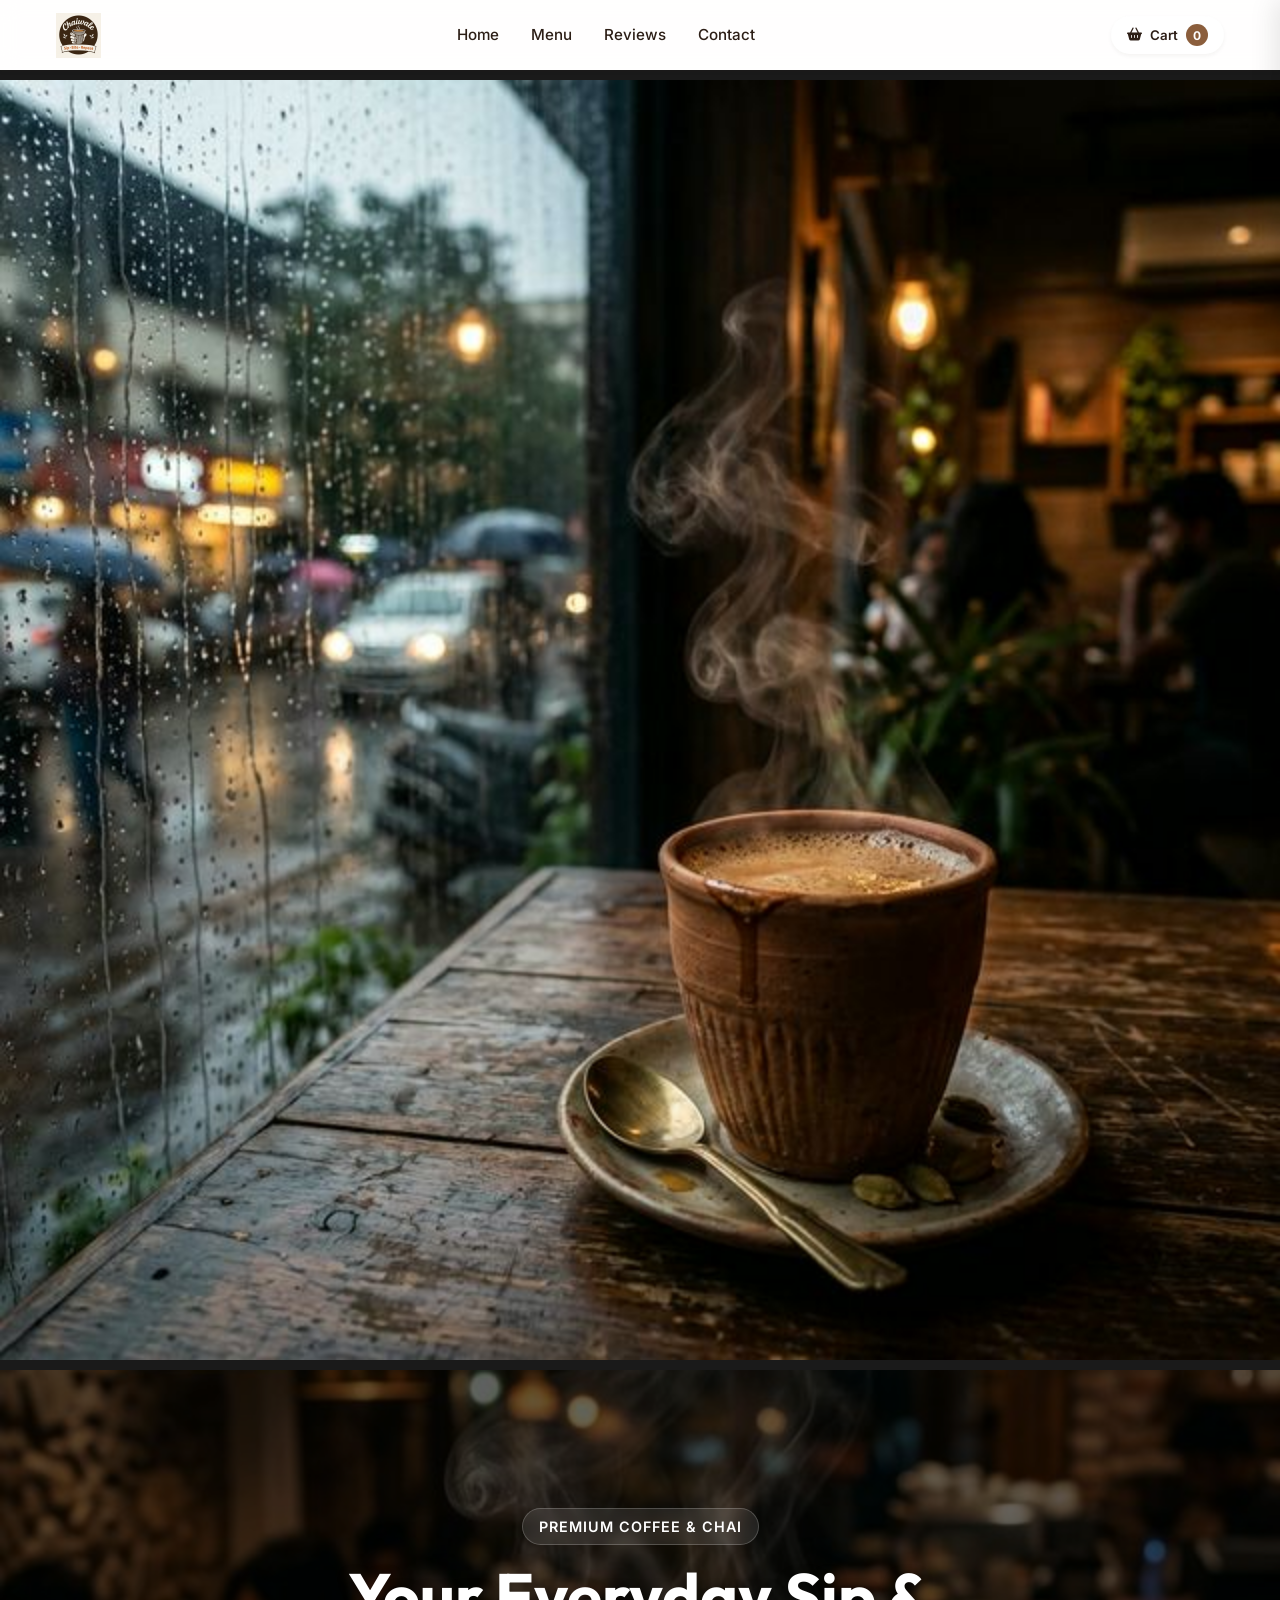
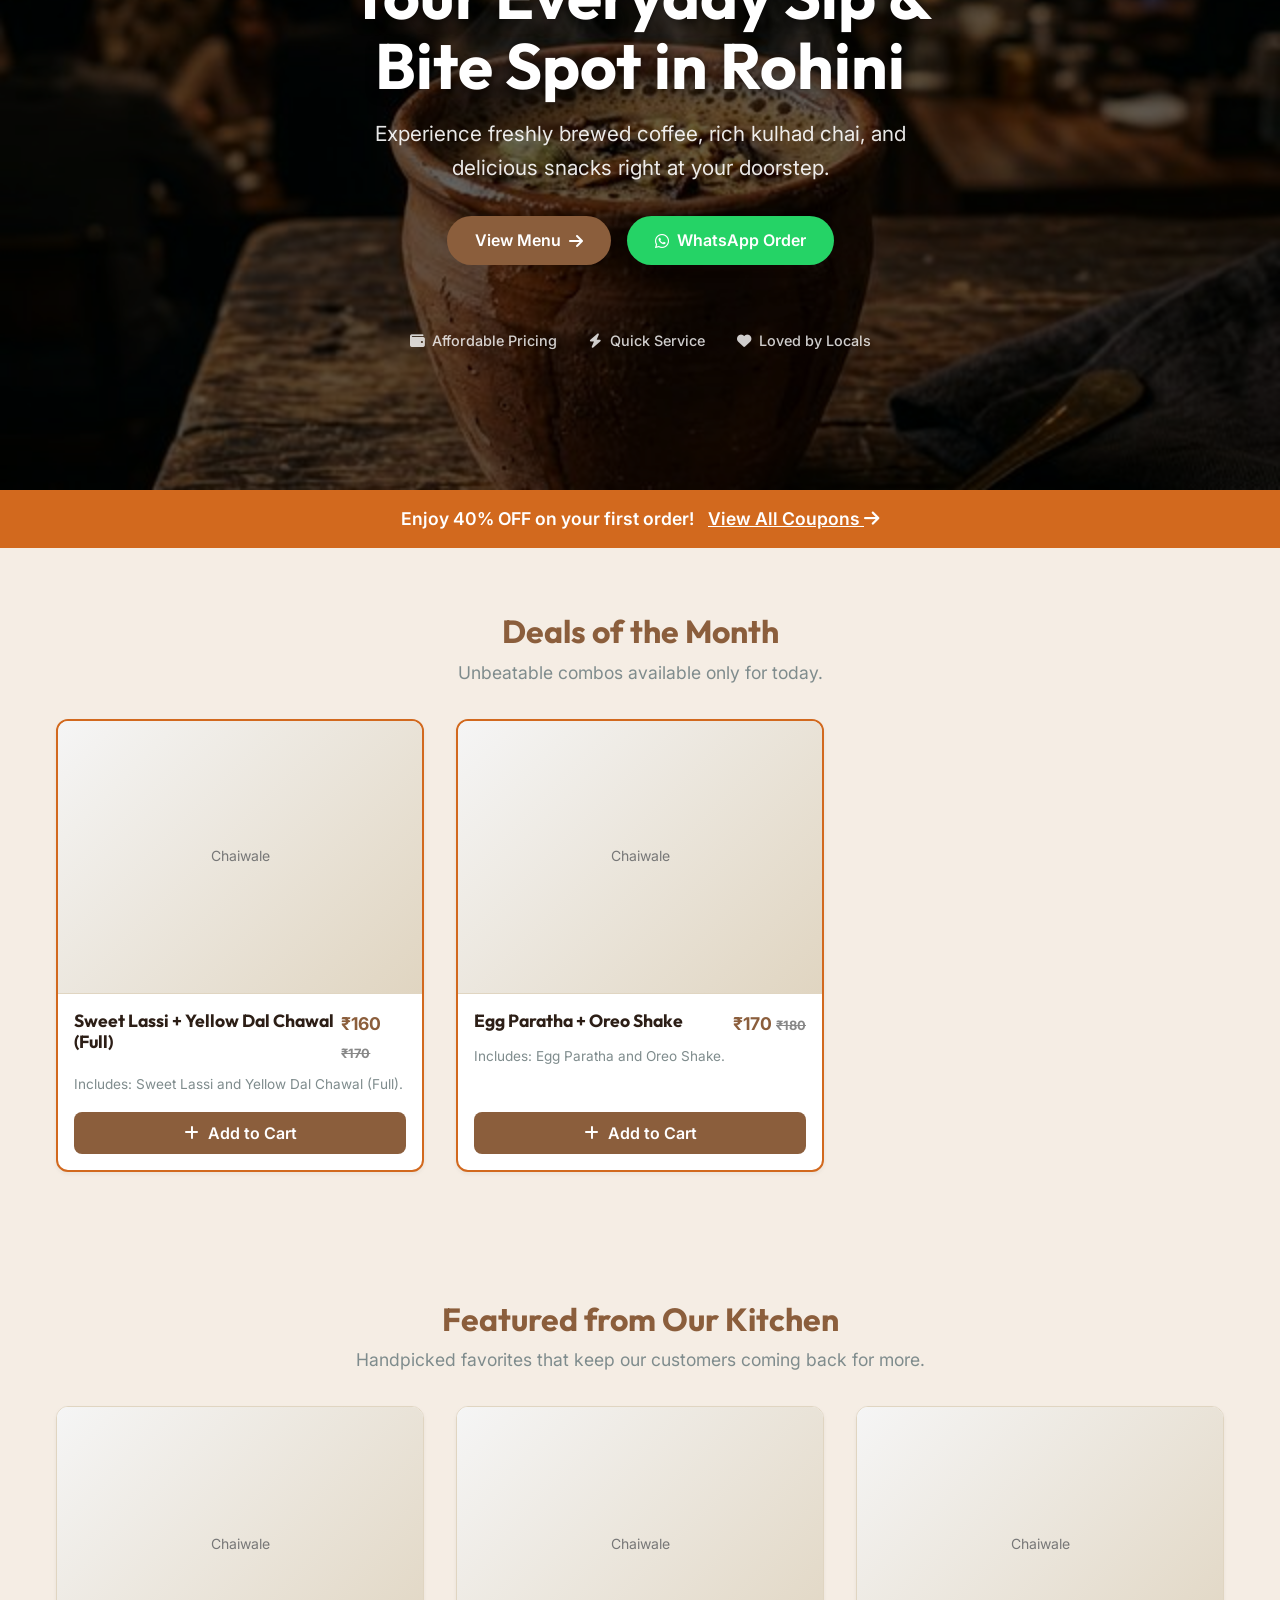
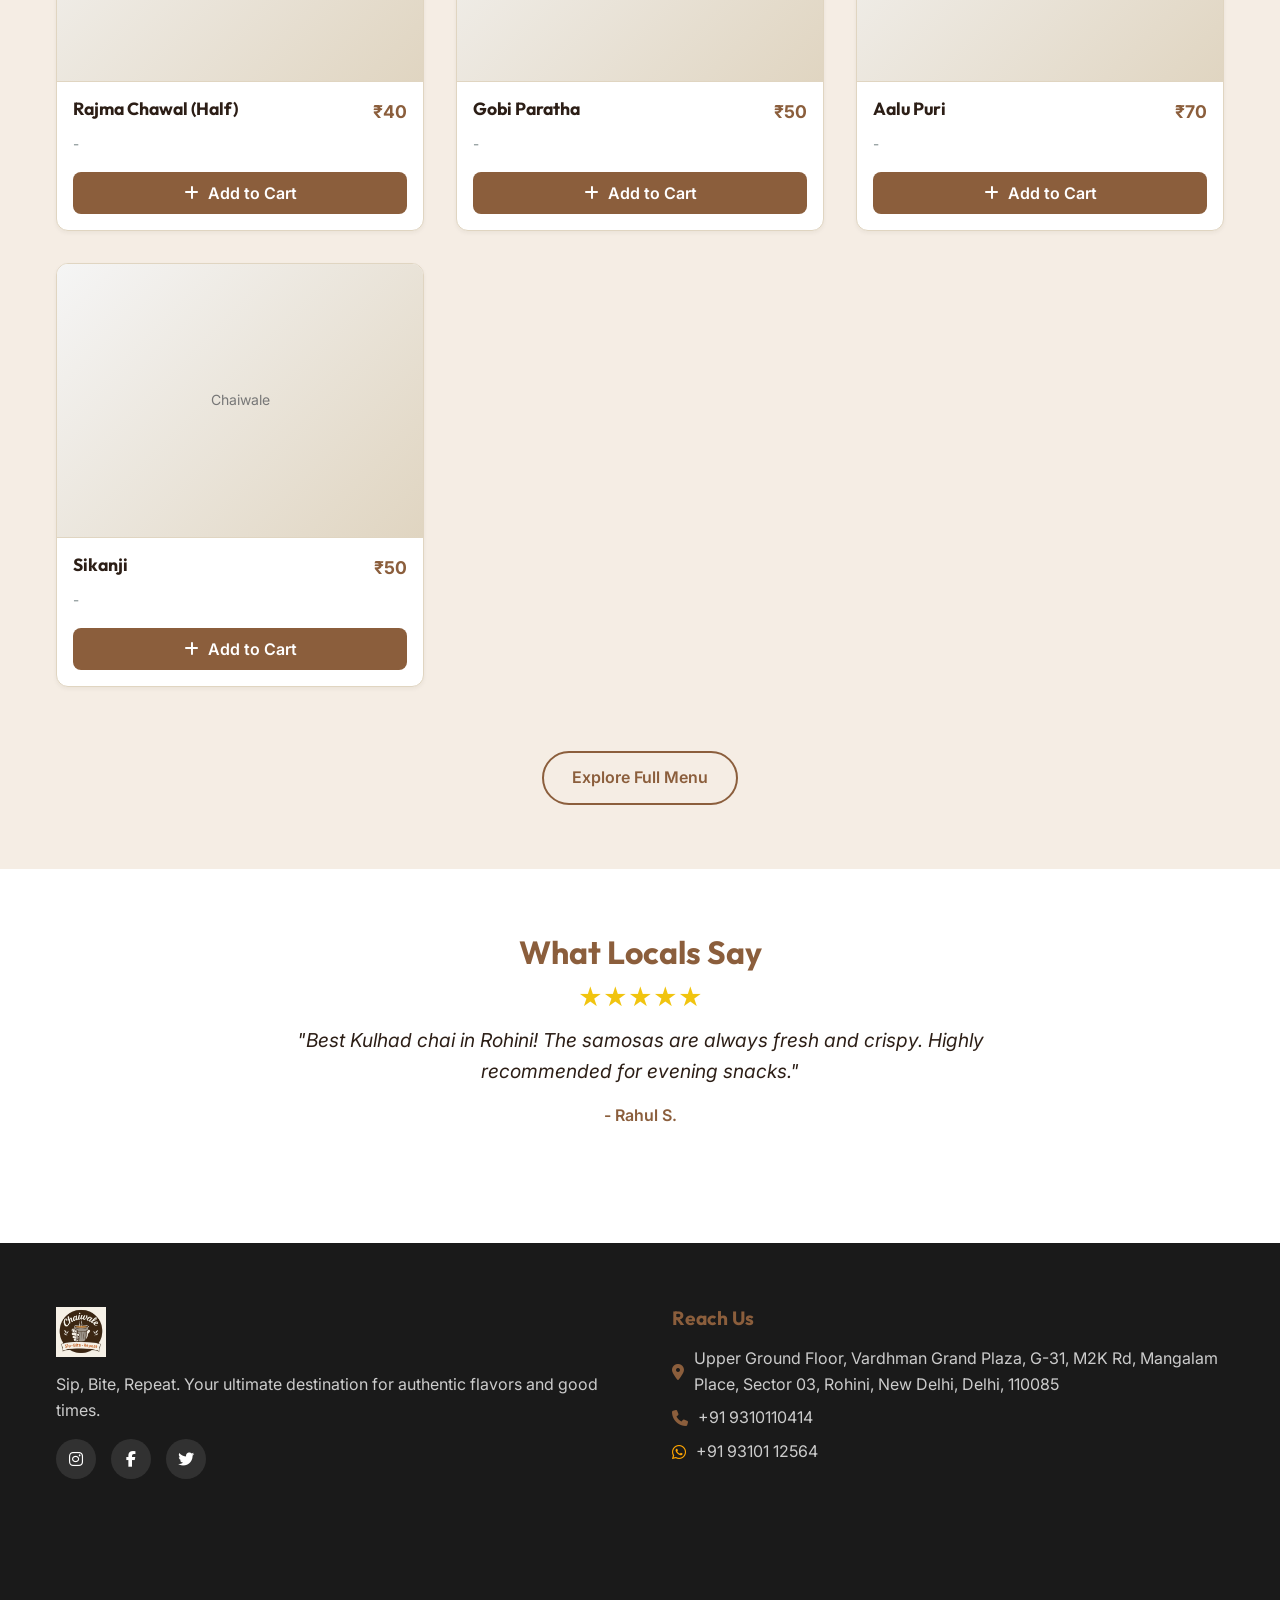
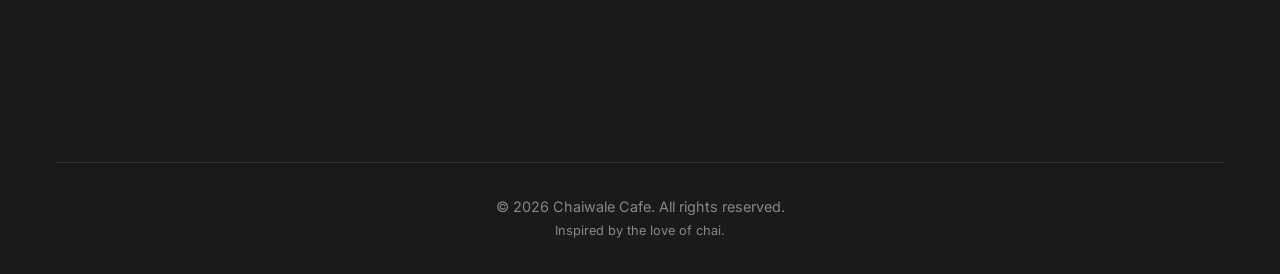
==== index.html @ 7aad1b90 "Initial project setup" ====
<!DOCTYPE html>
<html lang="en">
<head>
  <meta charset="UTF-8">
  <meta name="viewport" content="width=device-width, initial-scale=1.0">
  <title>Chaiwale - Sip, Bite, Repeat | Premium Chai Cafe in Rohini</title>
  <meta name="description" content="Your everyday Chai & Meal spot. Fresh chai, quick bites, office lunch & custom orders at pocket-friendly prices.">
  
  <!-- Google Fonts -->
  <link rel="preconnect" href="https://fonts.googleapis.com">
  <link rel="preconnect" href="https://fonts.gstatic.com" crossorigin>
  <link href="https://fonts.googleapis.com/css2?family=Inter:wght@400;500;600&family=Outfit:wght@400;600;700;800&display=swap" rel="stylesheet">
  
  <!-- Icons -->
  <link rel="stylesheet" href="https://cdnjs.cloudflare.com/ajax/libs/font-awesome/6.4.0/css/all.min.css">
  
  <!-- Custom CSS -->
  <link rel="stylesheet" href="css/style.css">
  
  <!-- Global Image Fallback -->
  <script src="js/image-fallback.js"></script>
</head>
<body>

  <!-- Navbar -->
  <nav class="navbar">
    <div class="container">
      <a href="index.html" class="nav-logo">
        <img src="/assets/chaiwale-logo.jpeg" alt="Chaiwale Logo" class="logo-img">
        <span style="display:none;">Chaiwale</span>
      </a>
      
      <div class="nav-links">
        <a href="index.html">Home</a>
        <a href="pages/menu.html">Menu</a>
        <a href="index.html#reviews">Reviews</a>
        <a href="index.html#contact">Contact</a>
      </div>
      
      <button class="cart-toggle" onclick="cartSystem.toggleDrawer()">
        <i class="fa-solid fa-basket-shopping"></i>
        <span>Cart</span>
        <span class="cart-badge" id="cartBadgeCount">0</span>
      </button>
    </div>
  </nav>

  <!-- Announcement Carousel -->
  <div class="announcement-carousel">
    <div class="carousel-track" id="announcementTrack">
      <img src="assets/announcements/1.jpg" alt="Monsoon Special Adrak Chai" class="carousel-slide img-slide">
      <img src="assets/announcements/2.jpg" alt="Combo: Samosa + Chai" class="carousel-slide img-slide">
    </div>
  </div>

  <!-- Hero Section -->
  <!-- We'll set the background image via inline style so it can be dynamically swapped if needed -->
  <section class="hero" style="background-image: url('assets/images/hero-bg.jpg');">
    <div class="container hero-content">
      <div class="hero-tagline">Premium Coffee & Chai</div>
      <h1 class="hero-title">Your Everyday Sip &<br>Bite Spot in Rohini</h1>
      <p class="hero-subtitle">Experience freshly brewed coffee, rich kulhad chai, and delicious snacks right at your doorstep.</p>
      
      <div class="hero-ctas">
        <a href="pages/menu.html" class="btn btn-primary">
          View Menu <i class="fa-solid fa-arrow-right"></i>
        </a>
        <a href="https://wa.me/919310110414" target="_blank" class="btn btn-whatsapp">
          <i class="fa-brands fa-whatsapp"></i> WhatsApp Order
        </a>
      </div>
      
      <div class="trust-badges">
        <div class="badge"><i class="fa-solid fa-wallet"></i> Affordable Pricing</div>
        <div class="badge"><i class="fa-solid fa-bolt"></i> Quick Service</div>
        <div class="badge"><i class="fa-solid fa-heart"></i> Loved by Locals</div>
      </div>
    </div>
  </section>

  <!-- Offer Banner -->
  <div class="offer-banner" onclick="window.location.href='pages/checkout.html'">
    Enjoy 40% OFF on your first order! <span style="text-decoration: underline; margin-left: 10px;">View All Coupons <i class="fa-solid fa-arrow-right"></i></span>
  </div>

  <!-- Deals of the Month -->
  <section class="section-padding">
    <div class="container">
      <div class="text-center">
        <h2 class="section-title">Deals of the Month</h2>
        <p class="section-subtitle">Unbeatable combos available only for today.</p>
      </div>
      
      <div class="menu-grid" id="dealsContainer">
        <!-- Injected dynamically by main.js -->
        <p style="grid-column: 1/-1; text-align: center; padding: 20px;">Loading deals...</p>
      </div>
    </div>
  </section>

  <!-- Menu Preview -->
  <section class="section-padding bg-light">
    <div class="container">
      <div class="text-center">
        <h2 class="section-title">Featured from Our Kitchen</h2>
        <p class="section-subtitle">Handpicked favorites that keep our customers coming back for more.</p>
      </div>
      
      <div class="menu-grid" id="menuPreviewGrid">
        <!-- Rendered by main.js (pulls first 4 items from json) -->
        <div style="text-align: center; width: 100%; color: #888;">Loading menu preview...</div>
      </div>
      
      <div class="text-center" style="margin-top: var(--space-lg);">
        <a href="pages/menu.html" class="btn btn-outline">Explore Full Menu</a>
      </div>
    </div>
  </section>

  <!-- Reviews Carousel -->
  <section class="reviews" id="reviews">
    <div class="container">
      <div class="text-center">
        <h2 class="section-title">What Locals Say</h2>
      </div>
      
      <div class="review-slider" id="reviewSlider">
        <div class="review-slide active">
          <div class="stars">★★★★★</div>
          <p class="review-text">"Best Kulhad chai in Rohini! The samosas are always fresh and crispy. Highly recommended for evening snacks."</p>
          <div class="review-author">- Rahul S.</div>
        </div>
        <div class="review-slide">
          <div class="stars">★★★★★</div>
          <p class="review-text">"Their office lunch thali is a lifesaver. Feels like home-cooked food. Super fast delivery via WhatsApp!"</p>
          <div class="review-author">- Priya M.</div>
        </div>
        <div class="review-slide">
          <div class="stars">★★★★★</div>
          <p class="review-text">"Amazing vibe. The bun maska dipped in masala chai is just pure emotion. Will definitely repeat!"</p>
          <div class="review-author">- Amit K.</div>
        </div>
      </div>
    </div>
  </section>

  <!-- Contact & Footer -->
  <footer class="footer" id="contact">
    <div class="container">
      <div class="footer-grid">
        
        <div class="footer-col">
          <div style="margin-bottom: 15px;">
            <img src="/assets/chaiwale-logo.jpeg" alt="Chaiwale Logo" class="logo-img" style="height: 50px;">
            <h3 class="footer-title" style="display:none; margin-bottom: 0;">Chaiwale</h3>
          </div>
          <p style="color: #ccc; margin-bottom: 15px;">Sip, Bite, Repeat. Your ultimate destination for authentic flavors and good times.</p>
          <div class="social-links">
            <a href="https://www.instagram.com/chaiwaleofficial/"><i class="fa-brands fa-instagram"></i></a>
            <a href="#"><i class="fa-brands fa-facebook-f"></i></a>
            <a href="#"><i class="fa-brands fa-twitter"></i></a>
          </div>
        </div>
        
        <div class="footer-col">
          <h3 class="footer-title">Reach Us</h3>
          <div class="footer-text">
            <i class="fa-solid fa-location-dot" style="color: var(--primary);"></i> 
            Upper Ground Floor, Vardhman Grand Plaza, G-31, M2K Rd, Mangalam Place, Sector 03, Rohini, New Delhi, Delhi, 110085
          </div>
          <div class="footer-text">
            <i class="fa-solid fa-phone" style="color: var(--primary);"></i> 
            <a href="tel:+919310110414">+91 9310110414</a>
          </div>
        <div class="footer-text">
  <i class="fa-brands fa-whatsapp" style="color: orange;"></i> 
  <a href="https://wa.me/919310112564" target="_blank" style="text-decoration: none; color: inherit;">
    +91 93101 12564
  </a>
</div>
          
          <div class="map-container">
            <iframe src="https://www.google.com/maps/embed?pb=!1m18!1m12!1m3!1d3499.702987083063!2d77.11475751240182!3d28.704285188825287!2m3!1f0!2f0!3f0!3m2!1i1024!2i768!4f13.1!3m3!1m2!1s0x390d03e33f37dc1b%3A0xeab50d87be56a9a8!2sVardhman%20Grand%20Plaza!5e0!3m2!1sen!2sin!4v1713028392193!5m2!1sen!2sin" width="100%" height="100%" style="border:0;" allowfullscreen="" loading="lazy"></iframe>
          </div>
        </div>
        
      </div>
      
      <div class="footer-bottom">
        &copy; 2026 Chaiwale Cafe. All rights reserved.<br>
        <span style="font-size: 0.8rem;">Inspired by the love of chai.</span>
      </div>
    </div>
  </footer>

  <!-- Mobile Floating Actions -->
  <div class="floating-actions">
    <a href="pages/menu.html" class="float-order"><i class="fa-solid fa-utensils"></i> Order Here</a>
    <a href="https://wa.me/919310110414" target="_blank" class="float-wa"><i class="fa-brands fa-whatsapp"></i> Chat Now</a>
  </div>

  <!-- Cart Drawer Component (Injected globally/copied to pages) -->
  <div class="cart-overlay" id="cartOverlay" onclick="cartSystem.toggleDrawer()"></div>
  <div class="cart-drawer" id="cartDrawer">
    <div class="cart-header">
      <h3 style="font-family: var(--font-heading); font-size: 1.4rem;">Your Order</h3>
      <div class="close-cart" onclick="cartSystem.toggleDrawer()"><i class="fa-solid fa-xmark"></i></div>
    </div>
    
    <div class="cart-body" id="cartItemsContainer">
      <!-- Cart items injected here -->
      <div class="cart-empty">
        <i class="fa-solid fa-basket-shopping" style="font-size: 3rem; color: #ddd; margin-bottom: 10px;"></i>
        <p>Your basket is empty!<br>Add some delicious chai and snacks.</p>
      </div>
    </div>
    
    <div class="cart-footer">
      <div class="cart-summary-row">
        <span>Subtotal</span>
        <span id="cartSubtotal">₹0</span>
      </div>
      <div class="cart-summary-row cart-total">
        <span>To Pay</span>
        <span id="cartTotal">₹0</span>
      </div>
      
      <button class="btn btn-primary btn-block" id="proceedBtn" onclick="window.location.href='pages/checkout.html'" style="display: none;">
        Proceed to Order
      </button>
      
      <!-- Checkout Form removed in favor of dedicated checkout page -->
    </div>
  </div>

  <!-- Scripts -->
  <script src="js/cart.js" defer></script>
  <script src="js/main.js" defer></script>
</body>
</html>
---- css/style.css ----
:root {
  /* Brand Colors */
  --primary: #8B5E3C; /* Brown */
  --primary-hover: #7A5234;
  --secondary: #1a1a1a;
  --accent: #D2691E; /* Orange accent */
  
  /* UI Colors */
  --bg-color: #F5EDE4; /* Beige */
  --surface-color: #ffffff;
  --text-main: #2c1e16; /* Very dark rich brown */
  --text-muted: #7f8c8d;
  --border-color: #e0d5c1;
  
  /* Status Colors */
  --success: #27ae60;
  --success-hover: #2ecc71;
  --whatsapp: #25D366;
  
  /* Spacing */
  --space-xs: 0.5rem;
  --space-sm: 1rem;
  --space-md: 2rem;
  --space-lg: 4rem;
  --space-xl: 6rem;
  
  /* Typography */
  --font-sans: 'Inter', -apple-system, BlinkMacSystemFont, 'Segoe UI', Roboto, sans-serif;
  --font-heading: 'Outfit', var(--font-sans);
  
  /* Shadows */
  --shadow-sm: 0 2px 4px rgba(44, 30, 22, 0.05);
  --shadow-md: 0 4px 12px rgba(44, 30, 22, 0.08);
  --shadow-lg: 0 12px 24px rgba(44, 30, 22, 0.12);
  --shadow-floating: 0 20px 40px rgba(211, 84, 0, 0.2);
  
  /* Radius */
  --radius-sm: 8px;
  --radius-md: 12px;
  --radius-lg: 24px;
  --radius-pill: 50px;
}

* {
  box-sizing: border-box;
  margin: 0;
  padding: 0;
}

body {
  font-family: var(--font-sans);
  background-color: var(--bg-color);
  color: var(--text-main);
  line-height: 1.6;
  overflow-x: hidden;
  -webkit-font-smoothing: antialiased;
  padding-top: 70px; /* Offset for fixed navbar */
}

h1, h2, h3, h4, h5, h6 {
  font-family: var(--font-heading);
  font-weight: 700;
  line-height: 1.2;
}

a {
  text-decoration: none;
  color: inherit;
}

img {
  max-width: 100%;
  height: auto;
  display: block;
}

button {
  cursor: pointer;
  border: none;
  background: none;
  font-family: inherit;
}

/* -- LAYOUT & CONTAINERS -- */
.container {
  width: 100%;
  max-width: 1200px;
  margin: 0 auto;
  padding: 0 var(--space-sm);
}

.section-padding {
  padding: var(--space-lg) 0;
}

.text-center {
  text-align: center;
}

.section-title {
  font-size: 2rem;
  margin-bottom: var(--space-xs);
  color: var(--primary);
}

.section-subtitle {
  color: var(--text-muted);
  font-size: 1.1rem;
  margin-bottom: var(--space-md);
  max-width: 600px;
  margin-left: auto;
  margin-right: auto;
}

/* -- NAVBAR -- */
.navbar {
  position: fixed;
  top: 0;
  left: 0;
  right: 0;
  background: rgba(255, 255, 255, 0.95);
  backdrop-filter: blur(10px);
  z-index: 1000;
  box-shadow: var(--shadow-sm);
  height: 70px;
  display: flex;
  align-items: center;
  transition: all 0.3s ease;
}

.navbar .container {
  display: flex;
  justify-content: space-between;
  align-items: center;
}

.nav-logo {
  font-family: var(--font-heading);
  font-size: 1.5rem;
  font-weight: 800;
  color: var(--primary);
  display: flex;
  align-items: center;
  gap: 8px;
}

.logo-img {
  height: 45px;
  width: auto;
  object-fit: contain;
}

.nav-links {
  display: flex;
  gap: var(--space-md);
  align-items: center;
}

.nav-links a {
  font-weight: 500;
  font-size: 0.95rem;
  transition: color 0.2s;
}

.nav-links a:hover {
  color: var(--primary);
}

.cart-toggle {
  position: relative;
  display: flex;
  align-items: center;
  gap: 8px;
  background: var(--surface-color);
  padding: 8px 16px;
  border-radius: var(--radius-pill);
  box-shadow: var(--shadow-sm);
  font-weight: 600;
  color: var(--text-main);
  transition: transform 0.2s, box-shadow 0.2s;
}

.cart-toggle:hover {
  transform: translateY(-2px);
  box-shadow: var(--shadow-md);
}

.cart-badge {
  background: var(--primary);
  color: white;
  min-width: 22px;
  height: 22px;
  border-radius: 11px;
  font-size: 0.75rem;
  display: flex;
  align-items: center;
  justify-content: center;
  font-weight: 700;
}

/* -- BUTTONS -- */
.btn {
  display: inline-flex;
  align-items: center;
  justify-content: center;
  gap: 8px;
  padding: 12px 28px;
  border-radius: var(--radius-pill);
  font-weight: 600;
  font-size: 1rem;
  transition: all 0.3s cubic-bezier(0.25, 0.8, 0.25, 1);
}

.btn-primary {
  background-color: var(--primary);
  color: white;
  box-shadow: var(--shadow-md);
}

.btn-primary:hover {
  background-color: var(--primary-hover);
  transform: translateY(-2px);
  box-shadow: var(--shadow-floating);
}

.btn-whatsapp {
  background-color: var(--whatsapp);
  color: white;
  box-shadow: var(--shadow-md);
}

.btn-whatsapp:hover {
  background-color: #20b858;
  transform: translateY(-2px);
  box-shadow: 0 10px 20px rgba(37, 211, 102, 0.25);
}

.btn-outline {
  border: 2px solid var(--primary);
  color: var(--primary);
  background: transparent;
}

.btn-outline:hover {
  background: var(--primary);
  color: white;
}

/* -- HERO SECTION -- */
.hero {
  position: relative;
  min-height: 80vh;
  display: flex;
  align-items: center;
  background-size: cover;
  background-position: center;
  background-repeat: no-repeat;
  color: white;
  overflow: hidden;
}

.hero::before {
  content: '';
  position: absolute;
  top: 0; left: 0; right: 0; bottom: 0;
  background: rgba(0,0,0,0.6);
  z-index: 1;
}

.hero-content {
  position: relative;
  z-index: 2;
  flex: 1;
  text-align: center;
  display: flex;
  flex-direction: column;
  align-items: center;
  justify-content: center;
}

.hero-tagline {
  display: inline-block;
  background: rgba(255, 255, 255, 0.1);
  backdrop-filter: blur(5px);
  padding: 6px 16px;
  border-radius: var(--radius-pill);
  font-size: 0.9rem;
  font-weight: 600;
  letter-spacing: 1px;
  text-transform: uppercase;
  margin-bottom: var(--space-sm);
  border: 1px solid rgba(255,255,255,0.2);
}

.hero-title {
  font-size: clamp(2.5rem, 5vw, 4.5rem);
  line-height: 1.1;
  margin-bottom: var(--space-sm);
  text-shadow: 0 4px 12px rgba(0,0,0,0.5);
}

.hero-subtitle {
  font-size: clamp(1.1rem, 2vw, 1.3rem);
  max-width: 600px;
  margin-bottom: var(--space-md);
  color: rgba(255, 255, 255, 0.9);
  line-height: 1.6;
}

.hero-ctas {
  display: flex;
  gap: var(--space-sm);
  flex-wrap: wrap;
  justify-content: center;
}

.trust-badges {
  display: flex;
  gap: var(--space-md);
  margin-top: var(--space-lg);
  flex-wrap: wrap;
}

.badge {
  display: flex;
  align-items: center;
  gap: 8px;
  font-size: 0.9rem;
  font-weight: 500;
  color: rgba(255,255,255,0.8);
}

.badge svg {
  color: var(--primary);
}

.announcement-carousel {
  position: relative;
  background: var(--secondary);
  display: flex;
  align-items: center;
  margin-top: 0; /* Reset since body handles offset now */
  padding: 10px 0;
}

.carousel-track {
  display: flex;
  transition: transform 0.5s cubic-bezier(0.25, 0.8, 0.25, 1);
  width: 100%;
  height: 100%;
}

.carousel-slide.img-slide {
  min-width: 100%;
  height: 100%;
  object-fit: cover;
}

/* -- MENU PREVIEW & GRID -- */
.menu-grid {
  display: grid;
  grid-template-columns: repeat(auto-fill, minmax(280px, 1fr));
  gap: var(--space-md);
  margin-top: var(--space-md);
}

.menu-card {
  background: var(--surface-color);
  border-radius: var(--radius-md);
  overflow: hidden;
  box-shadow: var(--shadow-sm);
  transition: transform 0.3s, box-shadow 0.3s;
  display: flex;
  flex-direction: column;
  border: 1px solid var(--border-color);
}

.menu-card:hover {
  transform: translateY(-5px);
  box-shadow: var(--shadow-md);
  border-color: rgba(211, 84, 0, 0.3);
}

.menu-img-wrapper {
  width: 100%;
  aspect-ratio: 4/3;
  border-bottom: 1px solid var(--border-color);
  background-color: var(--surface-color);
  overflow: hidden;
  position: relative;
}

.menu-card-img {
  width: 100%;
  height: 100%;
  object-fit: cover;
  display: block;
}

.offer-banner {
  background: var(--accent);
  color: white;
  text-align: center;
  padding: 15px;
  cursor: pointer;
  font-weight: 600;
  font-size: 1.1rem;
  transition: background 0.2s;
}
.offer-banner:hover {
  background: #b95b18;
}

.no-image {
  background: linear-gradient(135deg, #f5f5f5, #e0d5c1);
  display: flex;
  align-items: center;
  justify-content: center;
}

.no-image::after {
  content: "Chaiwale";
  color: #777;
  font-size: 14px;
}

.menu-card-content {
  padding: var(--space-sm);
  display: flex;
  flex-direction: column;
  flex: 1;
}

.menu-card-header {
  display: flex;
  justify-content: space-between;
  align-items: flex-start;
  margin-bottom: 8px;
}

.menu-title {
  font-size: 1.1rem;
  font-weight: 700;
  color: var(--text-main);
}

.menu-price {
  font-weight: 700;
  color: var(--primary);
  font-size: 1.1rem;
}

.menu-desc {
  font-size: 0.85rem;
  color: var(--text-muted);
  margin-bottom: var(--space-sm);
  flex: 1;
}

.add-to-cart-btn {
  width: 100%;
  padding: 10px;
  background: transparent;
  border: 1px solid var(--primary);
  color: var(--primary);
  border-radius: var(--radius-pill);
  font-weight: 600;
  transition: all 0.2s;
  margin-top: auto;
}

.add-to-cart-btn:hover {
  background: var(--primary);
  color: white;
}

.add-to-cart-btn.added {
  background: var(--success);
  border-color: var(--success);
  color: white;
}

/* -- REVIEWS -- */
.reviews {
  background: var(--surface-color);
  padding: var(--space-lg) 0;
  position: relative;
}

.review-slider {
  max-width: 800px;
  margin: 0 auto;
  position: relative;
  overflow: hidden;
  min-height: 200px;
}

.review-slide {
  position: absolute;
  top: 0;
  left: 0;
  width: 100%;
  opacity: 0;
  transition: opacity 0.5s ease;
  text-align: center;
  padding: 0 var(--space-sm);
  visibility: hidden;
}

.review-slide.active {
  opacity: 1;
  visibility: visible;
}

.stars {
  color: #f1c40f;
  font-size: 1.5rem;
  margin-bottom: var(--space-xs);
}

.review-text {
  font-size: 1.2rem;
  font-style: italic;
  margin-bottom: var(--space-sm);
}

.review-author {
  font-weight: 600;
  color: var(--primary);
}

/* -- CONTACT & FOOTER -- */
.footer {
  background: var(--secondary);
  color: white;
  padding: var(--space-lg) 0 var(--space-md);
}

.footer-grid {
  display: grid;
  grid-template-columns: repeat(auto-fit, minmax(250px, 1fr));
  gap: var(--space-lg);
  margin-bottom: var(--space-md);
}

.footer-title {
  color: var(--primary);
  margin-bottom: var(--space-sm);
  font-size: 1.2rem;
}

.footer-text {
  color: #ccc;
  margin-bottom: var(--space-xs);
  display: flex;
  align-items: center;
  gap: 10px;
}

.social-links {
  display: flex;
  gap: 15px;
  margin-top: var(--space-sm);
}

.social-links a {
  color: white;
  background: rgba(255,255,255,0.1);
  width: 40px; height: 40px;
  display: flex; align-items: center; justify-content: center;
  border-radius: 50%;
  transition: background 0.2s;
}

.social-links a:hover {
  background: var(--primary);
}

.footer-bottom {
  text-align: center;
  padding-top: var(--space-md);
  border-top: 1px solid rgba(255,255,255,0.1);
  color: #888;
  font-size: 0.9rem;
}

.map-container {
  width: 100%;
  height: 250px;
  border-radius: var(--radius-md);
  overflow: hidden;
  margin-top: var(--space-sm);
}

/* -- CART DRAWER -- */
.cart-overlay {
  position: fixed;
  top: 0; left: 0; right: 0; bottom: 0;
  background: rgba(0,0,0,0.5);
  backdrop-filter: blur(3px);
  z-index: 2000;
  opacity: 0;
  visibility: hidden;
  transition: all 0.3s ease;
}

.cart-overlay.active {
  opacity: 1;
  visibility: visible;
}

.cart-drawer {
  position: fixed;
  top: 0;
  right: -400px;
  width: 100%;
  max-width: 400px;
  height: 100vh;
  background: var(--surface-color);
  z-index: 2001;
  box-shadow: -5px 0 25px rgba(0,0,0,0.1);
  transition: right 0.4s cubic-bezier(0.25, 0.8, 0.25, 1);
  display: flex;
  flex-direction: column;
}

.cart-drawer.active {
  right: 0;
}

.cart-header {
  padding: var(--space-sm) var(--space-md);
  border-bottom: 1px solid var(--border-color);
  display: flex;
  justify-content: space-between;
  align-items: center;
}

.close-cart {
  font-size: 1.5rem;
  color: var(--text-muted);
  cursor: pointer;
}

.cart-body {
  flex: 1;
  overflow-y: auto;
  padding: var(--space-md);
}

.cart-empty {
  text-align: center;
  padding: var(--space-xl) 0;
  color: var(--text-muted);
}

.cart-item {
  display: flex;
  justify-content: space-between;
  align-items: center;
  padding-bottom: var(--space-sm);
  margin-bottom: var(--space-sm);
  border-bottom: 1px dashed var(--border-color);
}

.cart-item-info h4 {
  font-size: 1rem;
  margin-bottom: 4px;
}

.cart-item-price {
  color: var(--text-muted);
  font-size: 0.9rem;
}

.cart-item-controls {
  display: flex;
  align-items: center;
  gap: 10px;
  background: var(--bg-color);
  border-radius: var(--radius-pill);
  padding: 4px 8px;
  border: 1px solid var(--border-color);
}

.qty-btn {
  width: 24px; height: 24px;
  display: flex; align-items: center; justify-content: center;
  background: white;
  border-radius: 50%;
  box-shadow: var(--shadow-sm);
  font-weight: bold;
}

.cart-footer {
  padding: var(--space-md);
  border-top: 1px solid var(--border-color);
  background: var(--surface-color);
}

.cart-summary-row {
  display: flex;
  justify-content: space-between;
  margin-bottom: 8px;
  font-weight: 500;
}

.cart-total {
  font-size: 1.2rem;
  font-weight: 700;
  color: var(--primary);
  margin-top: var(--space-xs);
  padding-top: var(--space-xs);
  border-top: 2px solid var(--border-color);
}

.checkout-form {
  margin-top: var(--space-sm);
  display: none;
  animation: fadeIn 0.3s;
}

@keyframes fadeIn {
  from { opacity: 0; transform: translateY(-10px); }
  to { opacity: 1; transform: translateY(0); }
}

.form-group {
  margin-bottom: var(--space-sm);
}

.form-group label {
  display: block;
  font-size: 0.85rem;
  font-weight: 600;
  margin-bottom: 4px;
  color: var(--text-muted);
}

.form-control {
  width: 100%;
  padding: 10px 12px;
  border: 1px solid var(--border-color);
  border-radius: var(--radius-sm);
  font-family: inherit;
  font-size: 0.95rem;
  transition: border-color 0.2s;
}

.form-control:focus {
  outline: none;
  border-color: var(--primary);
}

.btn-block {
  width: 100%;
  margin-top: var(--space-sm);
}

/* -- STICKY BUTTONS (Mobile) -- */
.floating-actions {
  display: none;
}

/* -- RESPONSIVE -- */
@media (max-width: 768px) {
  .nav-links {
    display: none; /* simple burger not implemented for scope, keep it clean */
  }
  
  .hero {
    text-align: center;
  }
  
  .hero-ctas {
    justify-content: center;
  }
  
  .trust-badges {
    justify-content: center;
  }
  
  .floating-actions {
    display: flex;
    position: fixed;
    bottom: 0;
    left: 0;
    right: 0;
    background: var(--surface-color);
    box-shadow: 0 -4px 20px rgba(0,0,0,0.1);
    z-index: 1000;
  }
  
  .floating-actions a {
    flex: 1;
    text-align: center;
    padding: 15px;
    font-weight: 700;
    font-size: 0.95rem;
    display: flex;
    justify-content: center;
    align-items: center;
    gap: 8px;
  }
  
  .float-order { background: var(--primary); color: white; }
  .float-wa { background: var(--whatsapp); color: white; }
  
  body {
    padding-bottom: 60px; /* Space for floating buttons */
  }

  .menu-grid {
    grid-template-columns: 1fr;
  }
  
  .checkout-grid {
    grid-template-columns: 1fr;
  }
  
  .hero-ctas .btn {
    width: 100%;
  }
  
  .modal-content {
    width: 95%;
    padding: var(--space-md);
  }
}
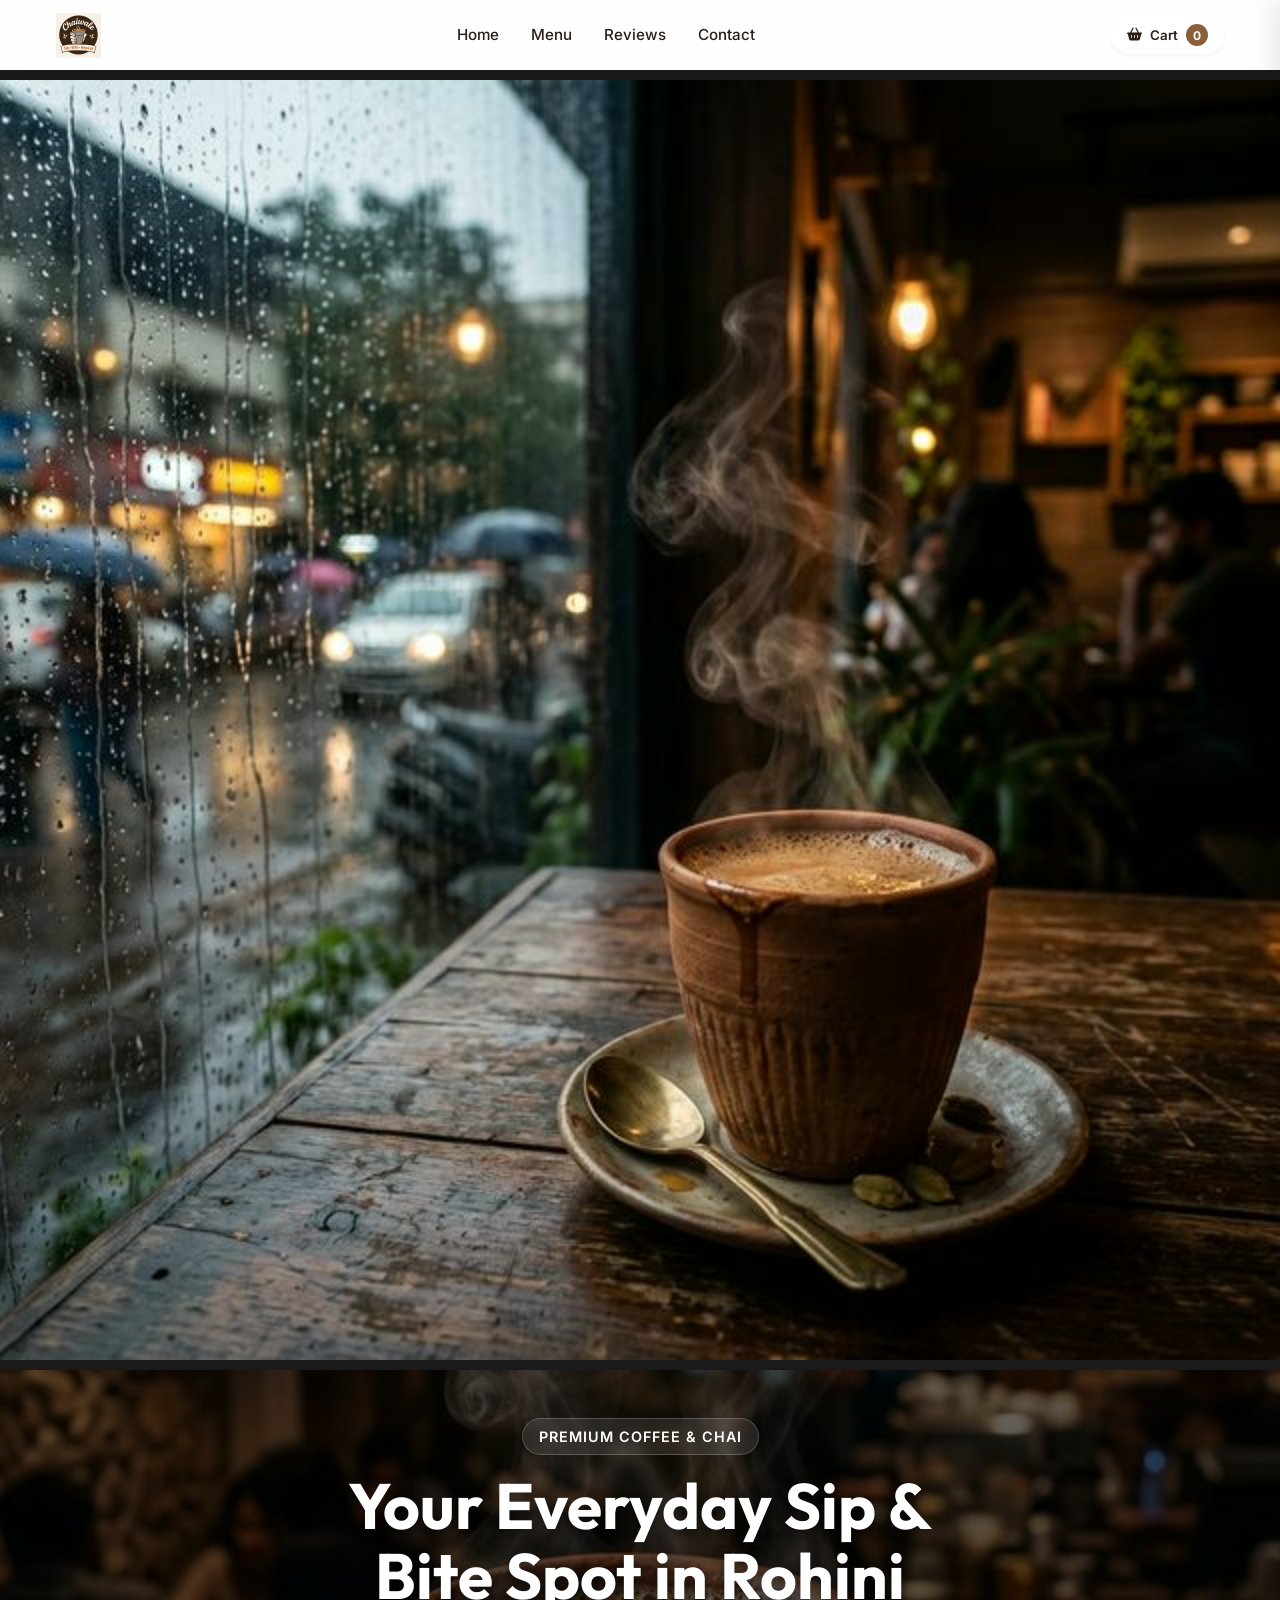
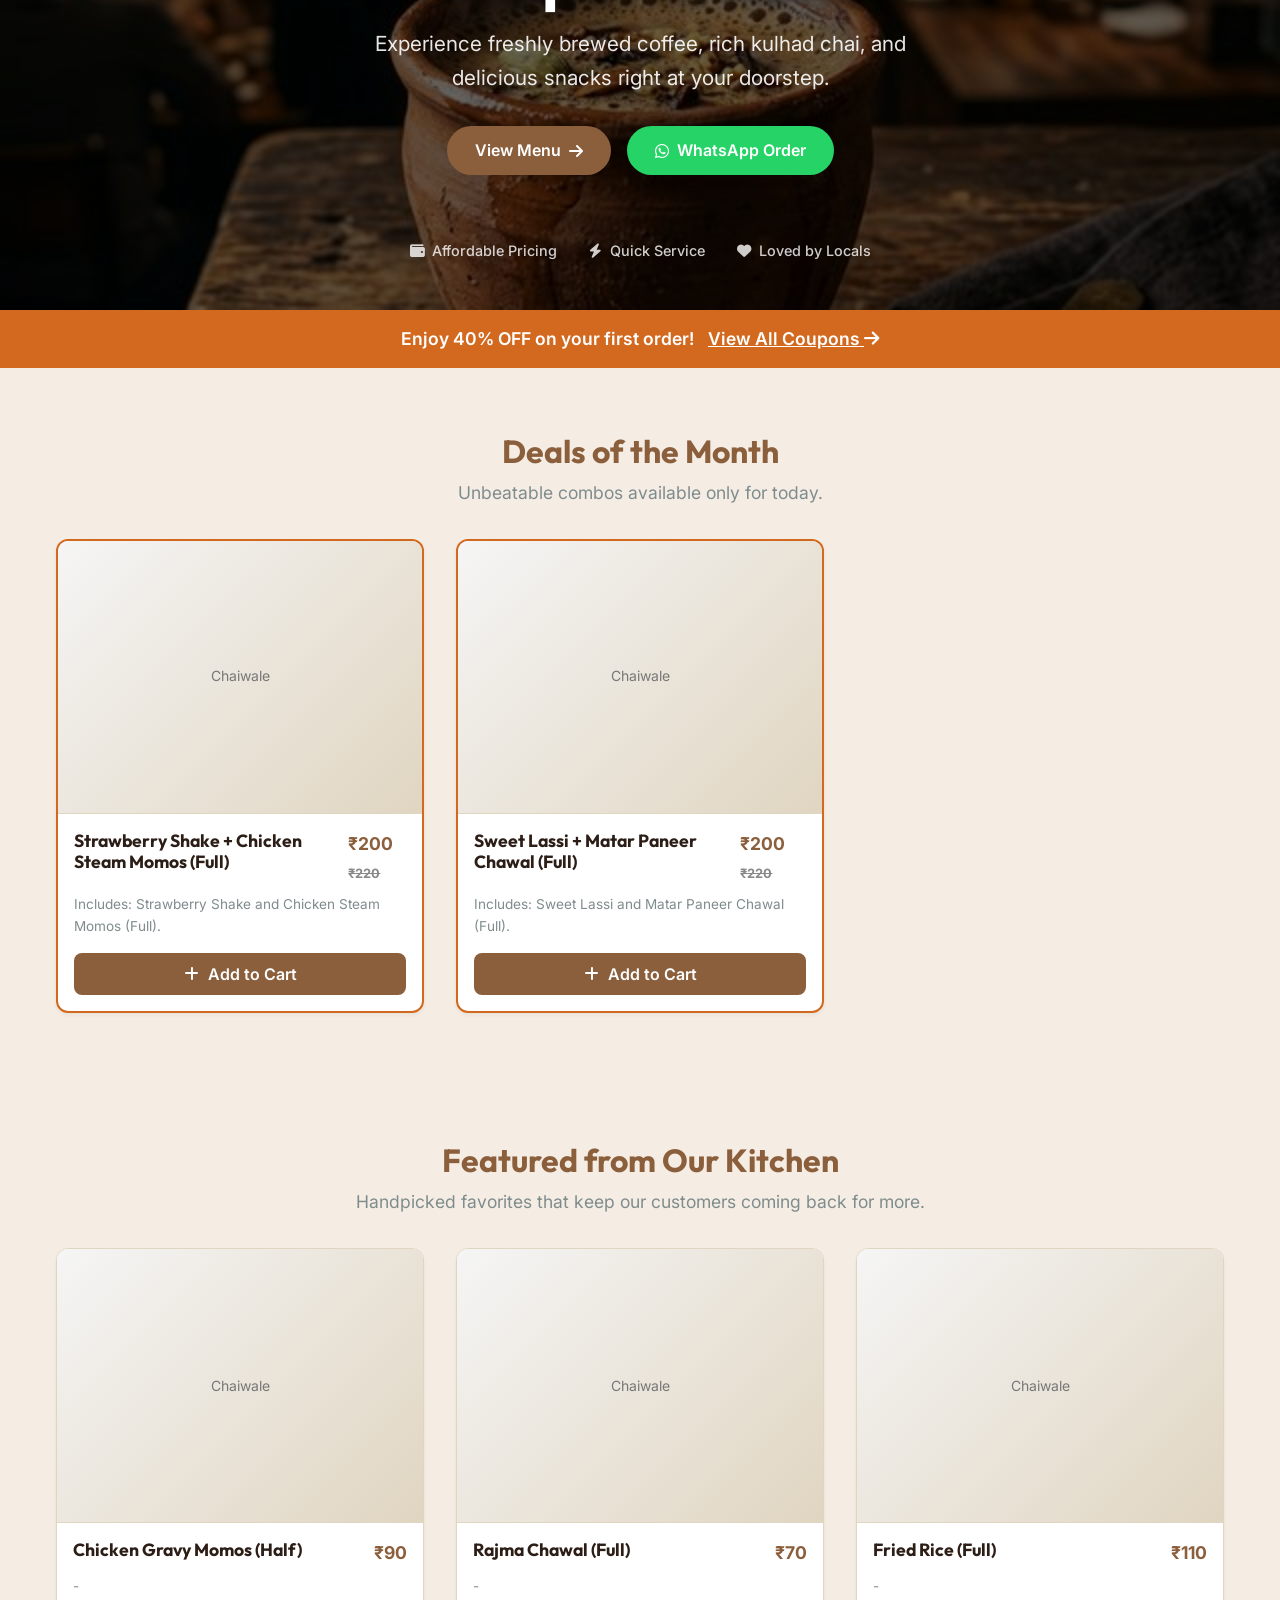
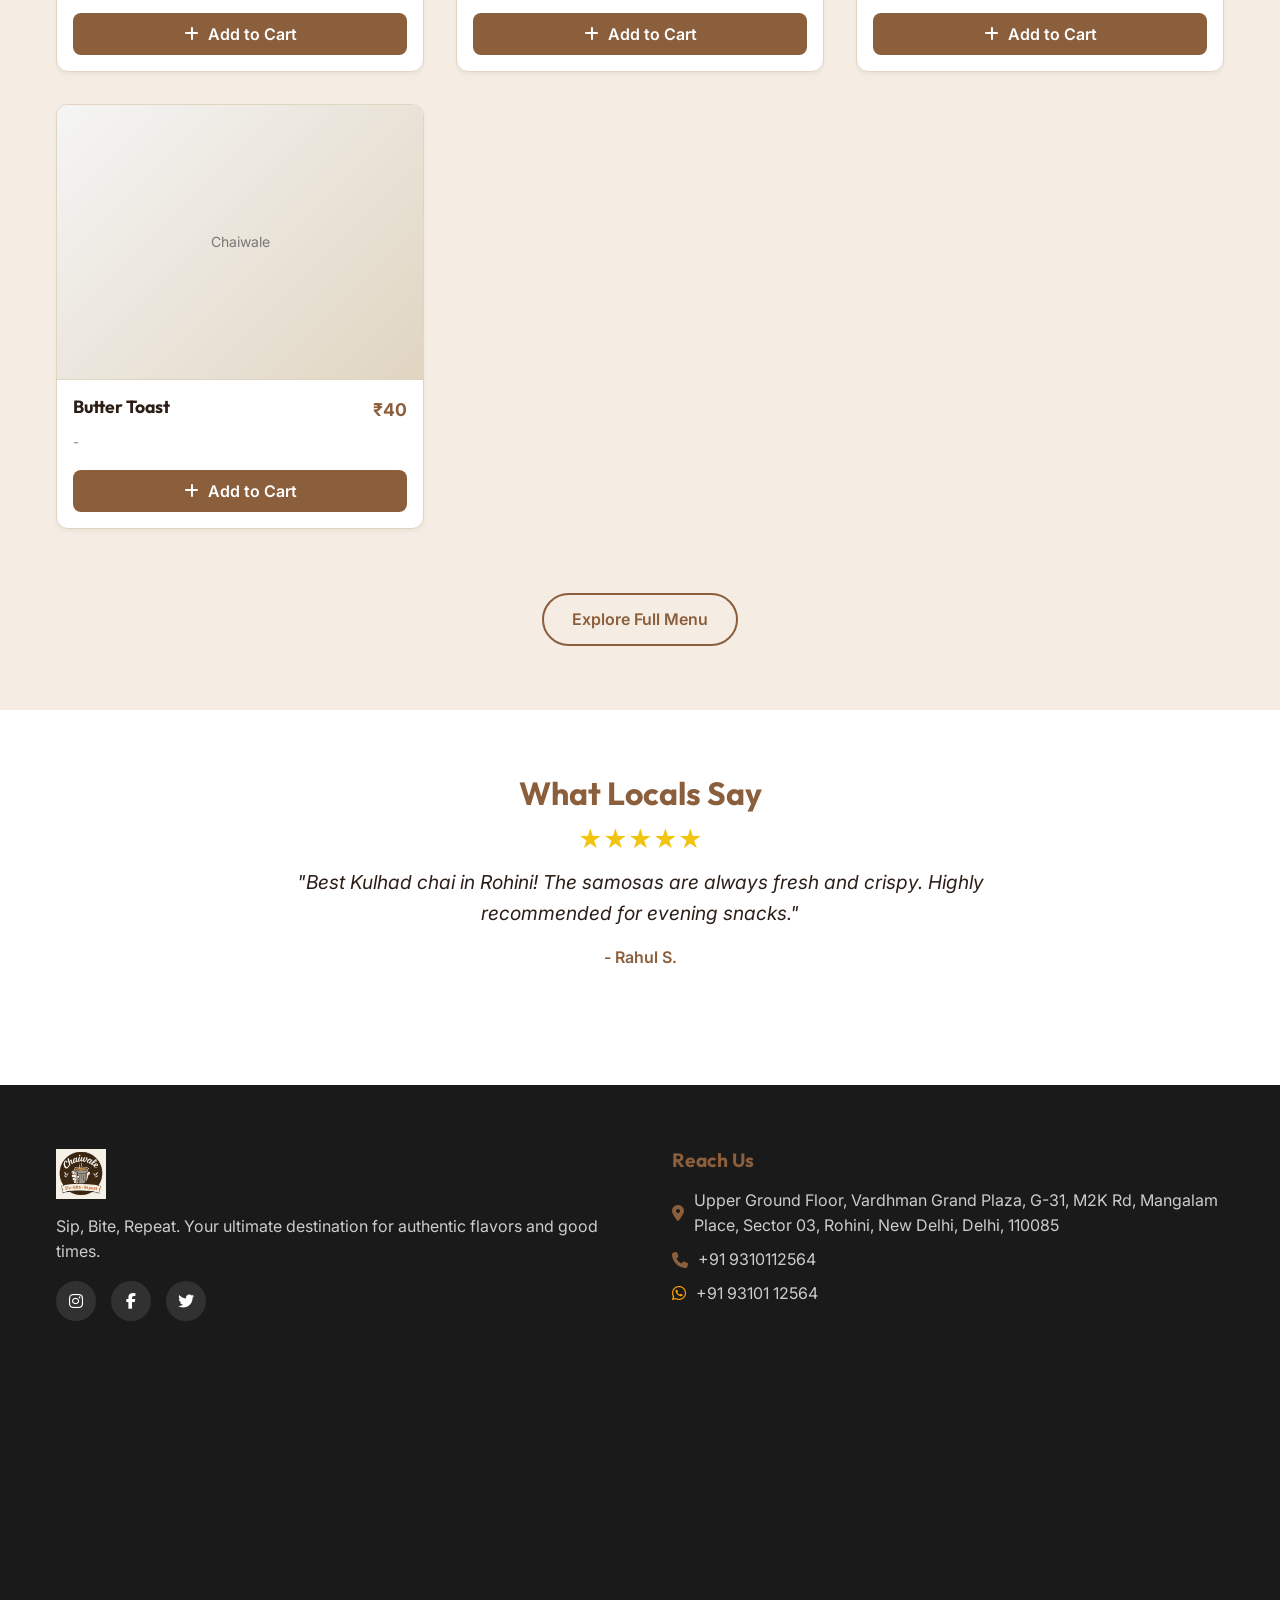
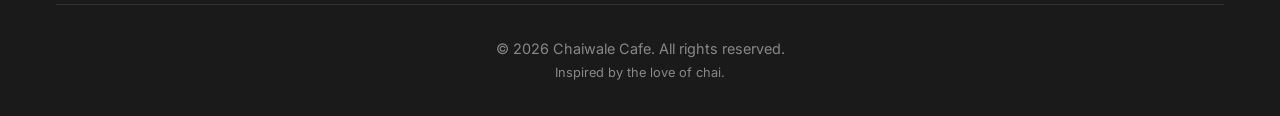
==== commit 9ee185e0: "Added Google verification file" ====
--- a/index.html
+++ b/index.html
@@ -11,6 +11,9 @@
   <link rel="preconnect" href="https://fonts.gstatic.com" crossorigin>
   <link href="https://fonts.googleapis.com/css2?family=Inter:wght@400;500;600&family=Outfit:wght@400;600;700;800&display=swap" rel="stylesheet">
   
+  <!-- Favicon -->
+  <link rel="icon" type="image/jpeg" href="./assets/chaiwale-logo.jpeg?v=2">
+  
   <!-- Icons -->
   <link rel="stylesheet" href="https://cdnjs.cloudflare.com/ajax/libs/font-awesome/6.4.0/css/all.min.css">
   
@@ -18,7 +21,7 @@
   <link rel="stylesheet" href="css/style.css">
   
   <!-- Global Image Fallback -->
-  <script src="js/image-fallback.js"></script>
+  <script src="js/image-fallback.js" defer></script>
 </head>
 <body>
 
@@ -26,7 +29,7 @@
   <nav class="navbar">
     <div class="container">
       <a href="index.html" class="nav-logo">
-        <img src="/assets/chaiwale-logo.jpeg" alt="Chaiwale Logo" class="logo-img">
+        <img src="/assets/chaiwale-logo.jpeg" alt="Chaiwale Logo" class="logo-img" loading="lazy">
         <span style="display:none;">Chaiwale</span>
       </a>
       
@@ -48,8 +51,8 @@
   <!-- Announcement Carousel -->
   <div class="announcement-carousel">
     <div class="carousel-track" id="announcementTrack">
-      <img src="assets/announcements/1.jpg" alt="Monsoon Special Adrak Chai" class="carousel-slide img-slide">
-      <img src="assets/announcements/2.jpg" alt="Combo: Samosa + Chai" class="carousel-slide img-slide">
+      <img src="assets/announcements/1.jpg" alt="Monsoon Special Adrak Chai" class="carousel-slide img-slide" loading="lazy">
+      <img src="assets/announcements/2.jpg" alt="Combo: Samosa + Chai" class="carousel-slide img-slide" loading="lazy">
     </div>
   </div>
 
@@ -65,7 +68,7 @@
         <a href="pages/menu.html" class="btn btn-primary">
           View Menu <i class="fa-solid fa-arrow-right"></i>
         </a>
-        <a href="https://wa.me/919310110414" target="_blank" class="btn btn-whatsapp">
+        <a href="https://wa.me/919310112564" target="_blank" class="btn btn-whatsapp">
           <i class="fa-brands fa-whatsapp"></i> WhatsApp Order
         </a>
       </div>
@@ -151,7 +154,7 @@
         
         <div class="footer-col">
           <div style="margin-bottom: 15px;">
-            <img src="/assets/chaiwale-logo.jpeg" alt="Chaiwale Logo" class="logo-img" style="height: 50px;">
+            <img src="/assets/chaiwale-logo.jpeg" alt="Chaiwale Logo" class="logo-img" style="height: 50px;" loading="lazy">
             <h3 class="footer-title" style="display:none; margin-bottom: 0;">Chaiwale</h3>
           </div>
           <p style="color: #ccc; margin-bottom: 15px;">Sip, Bite, Repeat. Your ultimate destination for authentic flavors and good times.</p>
@@ -170,7 +173,7 @@
           </div>
           <div class="footer-text">
             <i class="fa-solid fa-phone" style="color: var(--primary);"></i> 
-            <a href="tel:+919310110414">+91 9310110414</a>
+            <a href="tel:+919310112564">+91 9310112564</a>
           </div>
         <div class="footer-text">
   <i class="fa-brands fa-whatsapp" style="color: orange;"></i> 
@@ -196,7 +199,7 @@
   <!-- Mobile Floating Actions -->
   <div class="floating-actions">
     <a href="pages/menu.html" class="float-order"><i class="fa-solid fa-utensils"></i> Order Here</a>
-    <a href="https://wa.me/919310110414" target="_blank" class="float-wa"><i class="fa-brands fa-whatsapp"></i> Chat Now</a>
+    <a href="https://wa.me/919310112564" target="_blank" class="float-wa"><i class="fa-brands fa-whatsapp"></i> Chat Now</a>
   </div>
 
   <!-- Cart Drawer Component (Injected globally/copied to pages) -->
--- a/css/style.css
+++ b/css/style.css
@@ -57,6 +57,10 @@
   padding-top: 70px; /* Offset for fixed navbar */
 }
 
+html {
+  scroll-behavior: smooth;
+}
+
 h1, h2, h3, h4, h5, h6 {
   font-family: var(--font-heading);
   font-weight: 700;
@@ -72,6 +76,13 @@
   max-width: 100%;
   height: auto;
   display: block;
+  background: #f3f3f3;
+  opacity: 0;
+  transition: opacity 0.3s ease;
+}
+
+img.loaded {
+  opacity: 1;
 }
 
 button {
@@ -249,7 +260,7 @@
 /* -- HERO SECTION -- */
 .hero {
   position: relative;
-  min-height: 80vh;
+  height: 60vh;
   display: flex;
   align-items: center;
   background-size: cover;
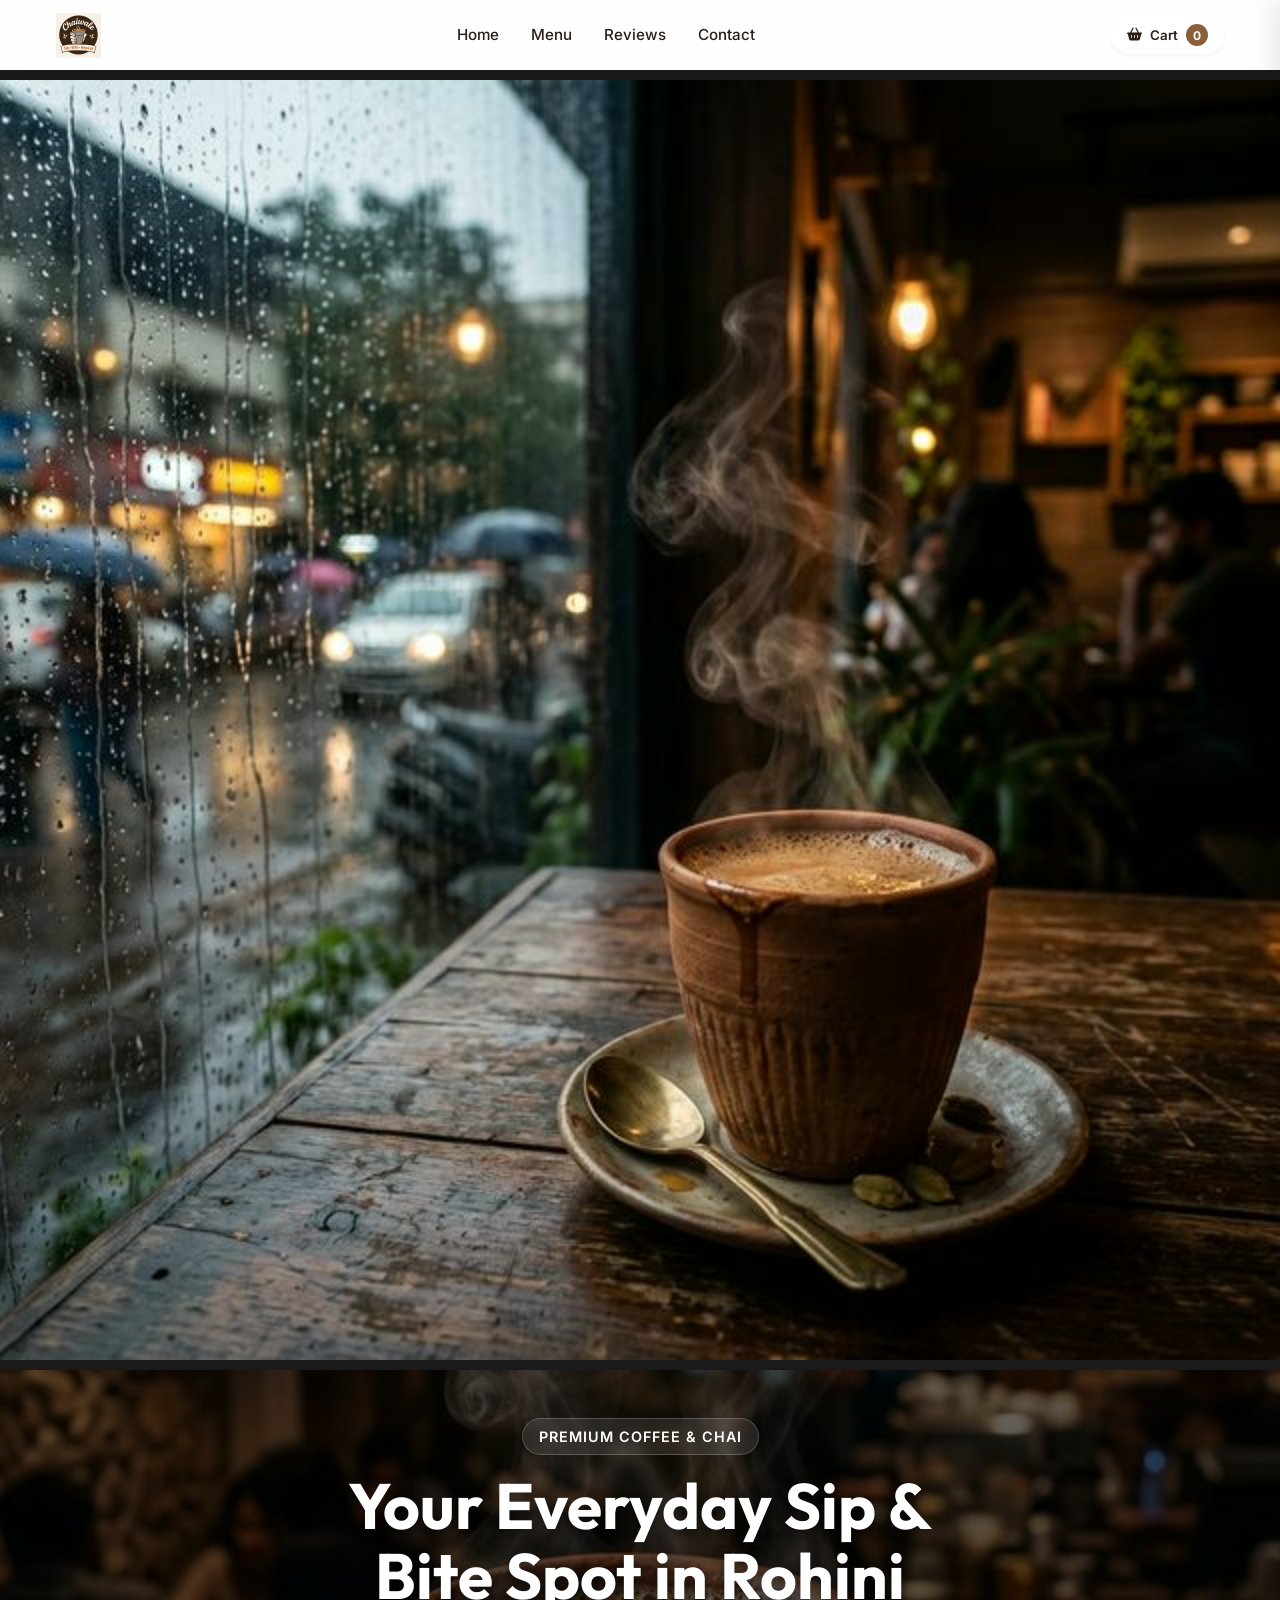
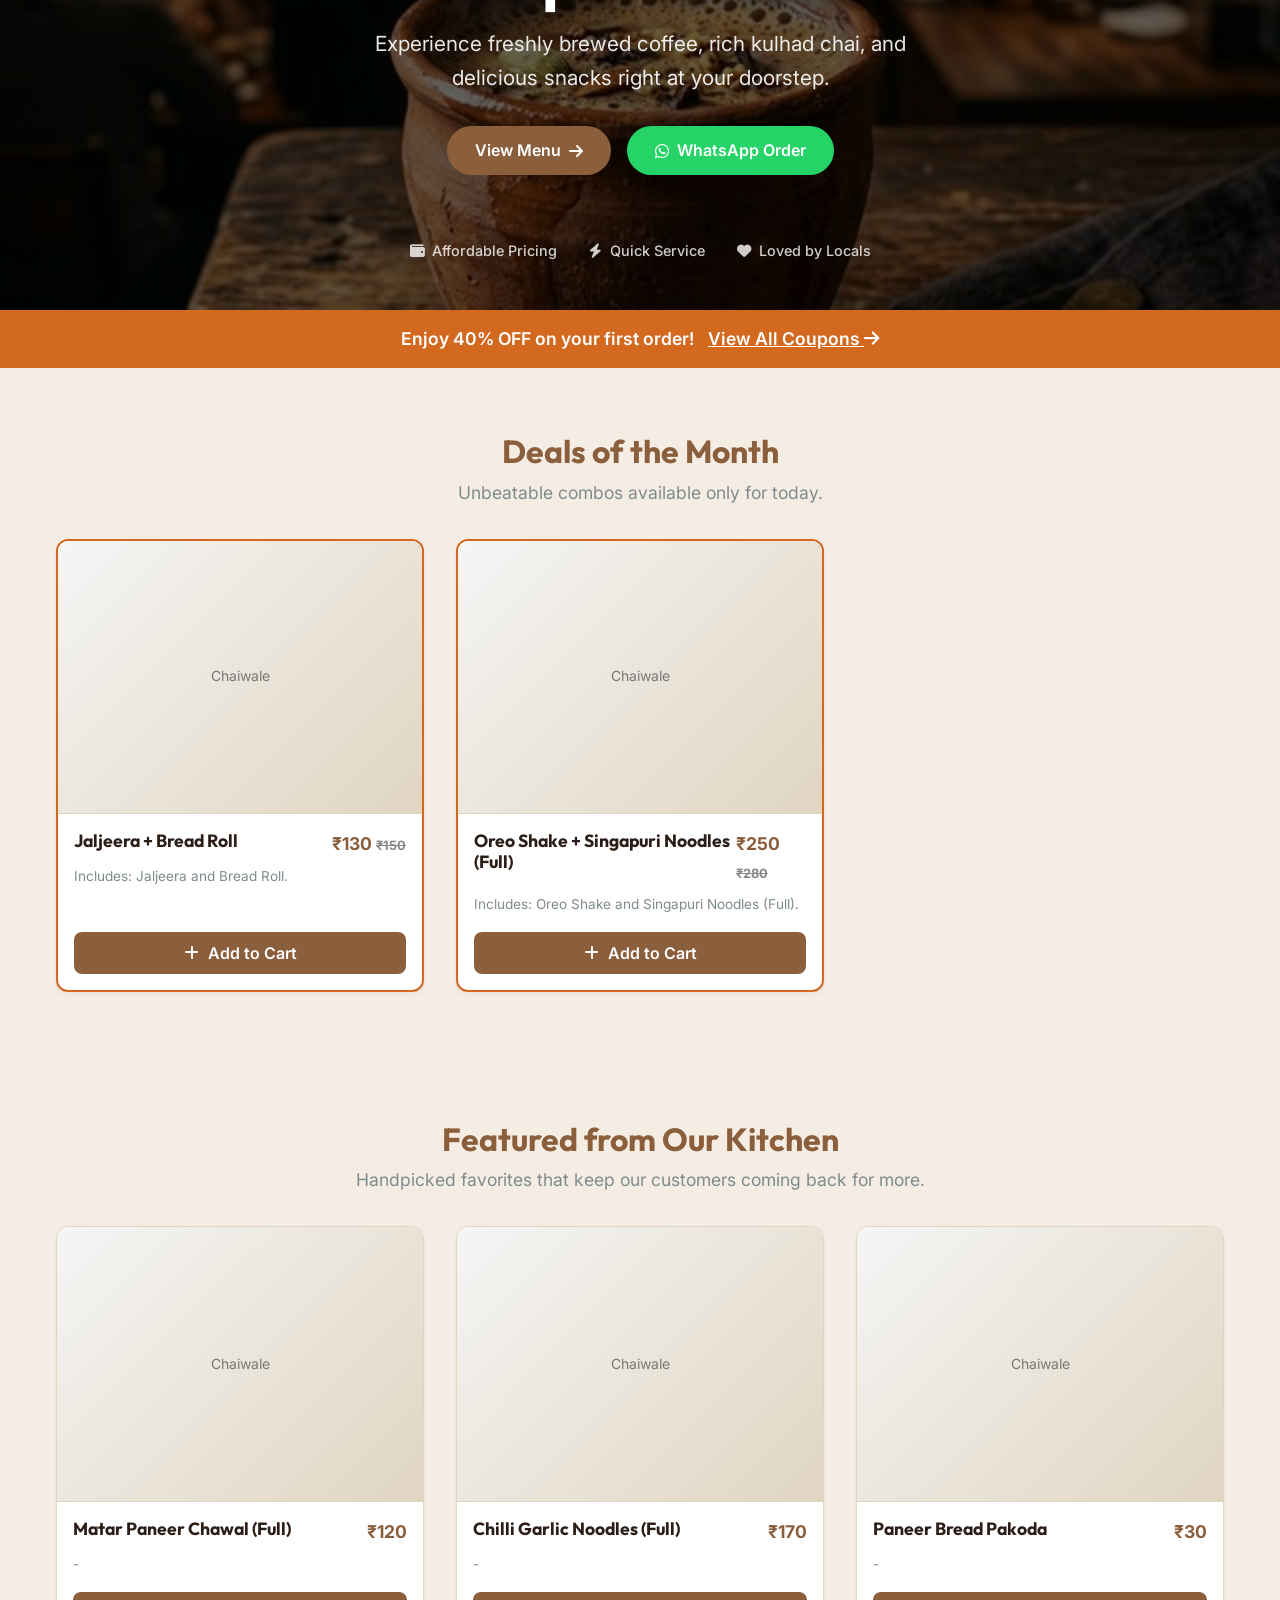
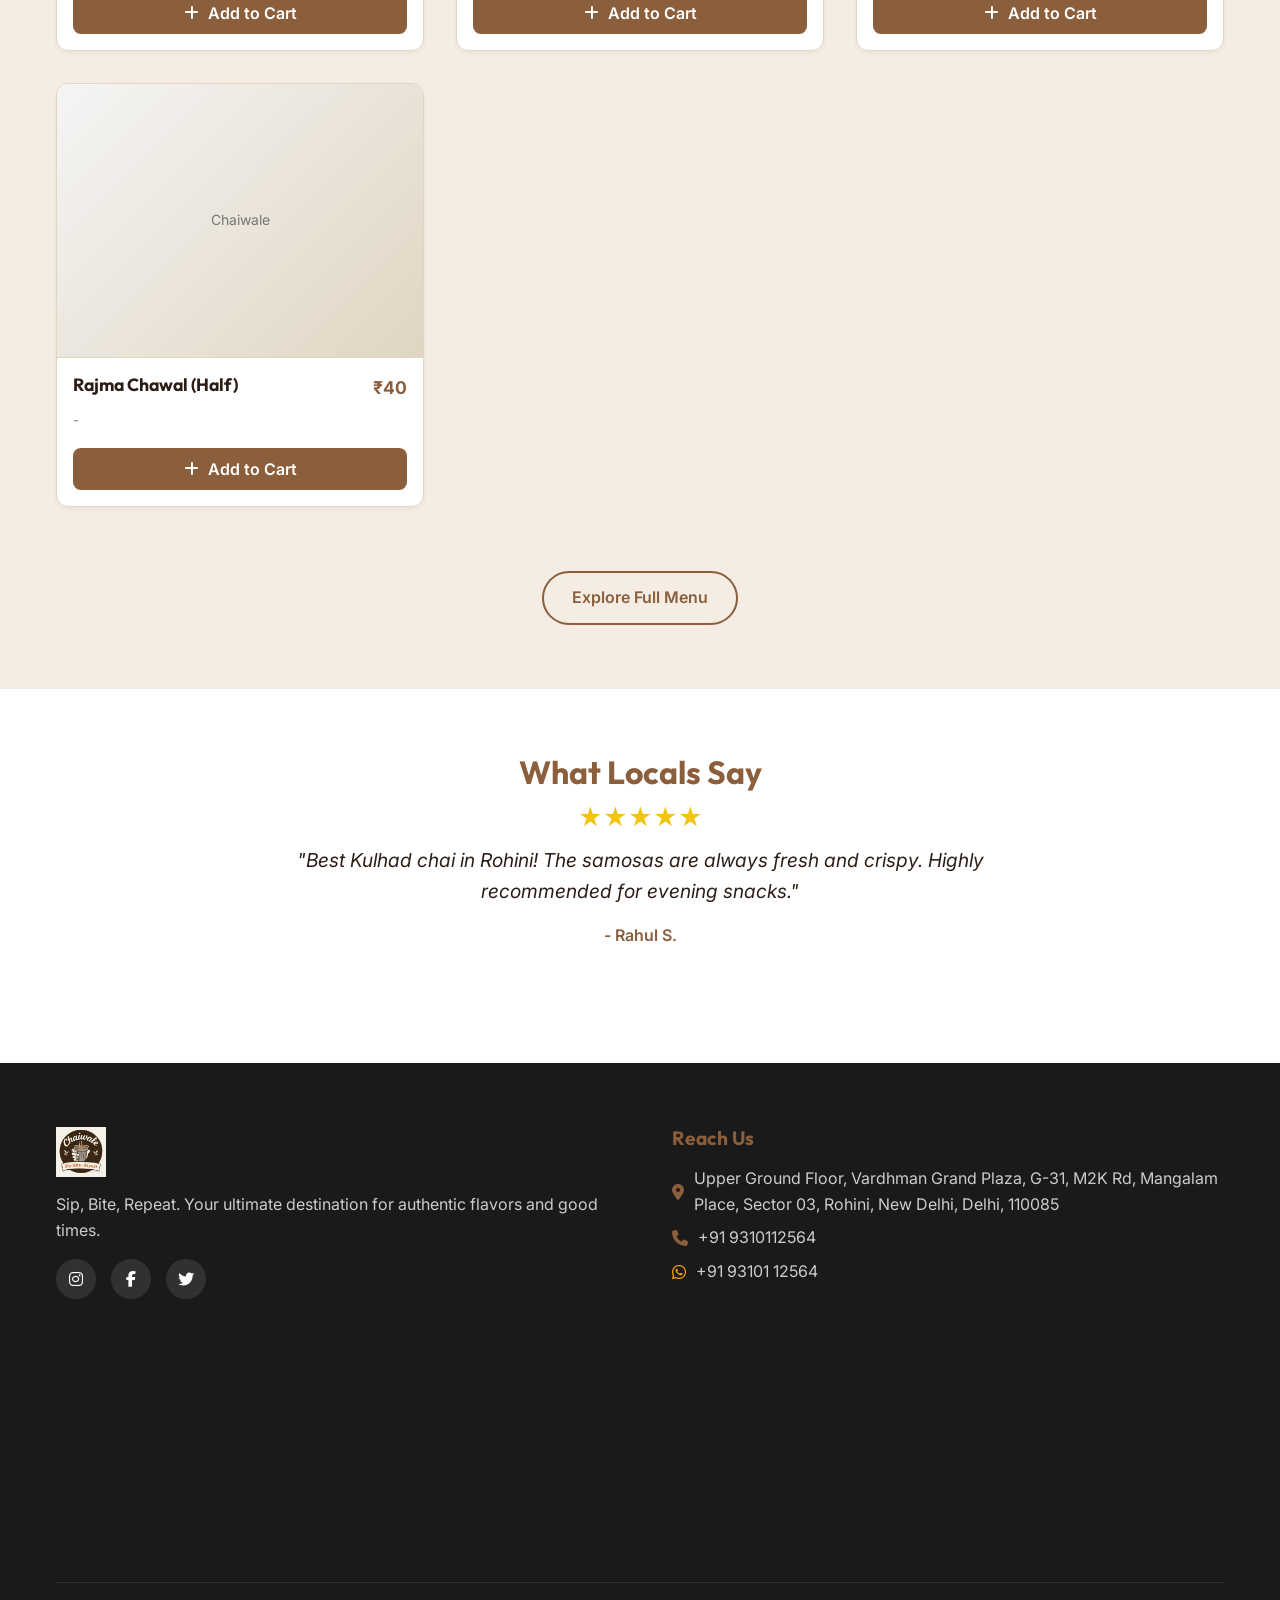
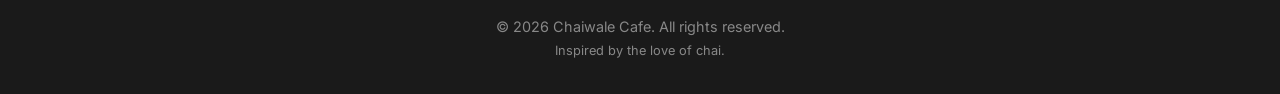
==== commit 354aacfd: "Fixed mobile UI" ====
--- a/index.html
+++ b/index.html
@@ -33,18 +33,24 @@
         <span style="display:none;">Chaiwale</span>
       </a>
       
-      <div class="nav-links">
-        <a href="index.html">Home</a>
-        <a href="pages/menu.html">Menu</a>
-        <a href="index.html#reviews">Reviews</a>
-        <a href="index.html#contact">Contact</a>
-      </div>
-      
-      <button class="cart-toggle" onclick="cartSystem.toggleDrawer()">
-        <i class="fa-solid fa-basket-shopping"></i>
-        <span>Cart</span>
-        <span class="cart-badge" id="cartBadgeCount">0</span>
-      </button>
+      <div class="nav-links" id="navLinks">
+        <div class="mobile-menu-close" onclick="toggleMobileMenu()"><i class="fa-solid fa-xmark"></i></div>
+        <a href="index.html" onclick="toggleMobileMenu()">Home</a>
+        <a href="pages/menu.html" onclick="toggleMobileMenu()">Menu</a>
+        <a href="index.html#reviews" onclick="toggleMobileMenu()">Reviews</a>
+        <a href="index.html#contact" onclick="toggleMobileMenu()">Contact</a>
+      </div>
+      
+      <div class="header-right" style="display: flex; align-items: center; gap: 15px;">
+        <button class="cart-toggle" onclick="cartSystem.toggleDrawer()" style="margin: 0;">
+          <i class="fa-solid fa-basket-shopping"></i>
+          <span>Cart</span>
+          <span class="cart-badge" id="cartBadgeCount">0</span>
+        </button>
+        <button class="menu-toggle" onclick="toggleMobileMenu()">
+          <i class="fa-solid fa-bars"></i>
+        </button>
+      </div>
     </div>
   </nav>
 
--- a/css/style.css
+++ b/css/style.css
@@ -73,6 +73,7 @@
 }
 
 img {
+  width: 100%;
   max-width: 100%;
   height: auto;
   display: block;
@@ -97,7 +98,7 @@
   width: 100%;
   max-width: 1200px;
   margin: 0 auto;
-  padding: 0 var(--space-sm);
+  padding: 0 16px;
 }
 
 .section-padding {
@@ -209,6 +210,19 @@
   font-weight: 700;
 }
 
+.menu-toggle {
+  display: none;
+  background: none;
+  border: none;
+  font-size: 1.5rem;
+  color: var(--text-main);
+  cursor: pointer;
+}
+
+.mobile-menu-close {
+  display: none;
+}
+
 /* -- BUTTONS -- */
 .btn {
   display: inline-flex;
@@ -267,6 +281,7 @@
   background-position: center;
   background-repeat: no-repeat;
   color: white;
+  width: 100%;
   overflow: hidden;
 }
 
@@ -775,8 +790,45 @@
 
 /* -- RESPONSIVE -- */
 @media (max-width: 768px) {
+  .menu-toggle {
+    display: block;
+  }
+  
   .nav-links {
-    display: none; /* simple burger not implemented for scope, keep it clean */
+    position: fixed;
+    top: 0;
+    right: -100%;
+    width: 70%;
+    height: 100vh;
+    background: white;
+    z-index: 1001;
+    flex-direction: column;
+    padding: 80px 20px 20px;
+    box-shadow: -5px 0 25px rgba(0,0,0,0.1);
+    transition: right 0.3s ease;
+    align-items: flex-start;
+    display: flex;
+  }
+  
+  .nav-links.active {
+    right: 0;
+  }
+
+  .nav-links a {
+    width: 100%;
+    padding: 15px 0;
+    font-size: 1.2rem;
+    border-bottom: 1px solid var(--border-color);
+  }
+
+  .mobile-menu-close {
+    display: block;
+    position: absolute;
+    top: 20px;
+    right: 20px;
+    font-size: 1.5rem;
+    color: var(--text-muted);
+    cursor: pointer;
   }
   
   .hero {
@@ -789,6 +841,17 @@
   
   .trust-badges {
     justify-content: center;
+  }
+  
+  .grid,
+  .row,
+  .cards {
+    display: flex;
+    flex-direction: column;
+  }
+
+  button {
+    width: 100%;
   }
   
   .floating-actions {
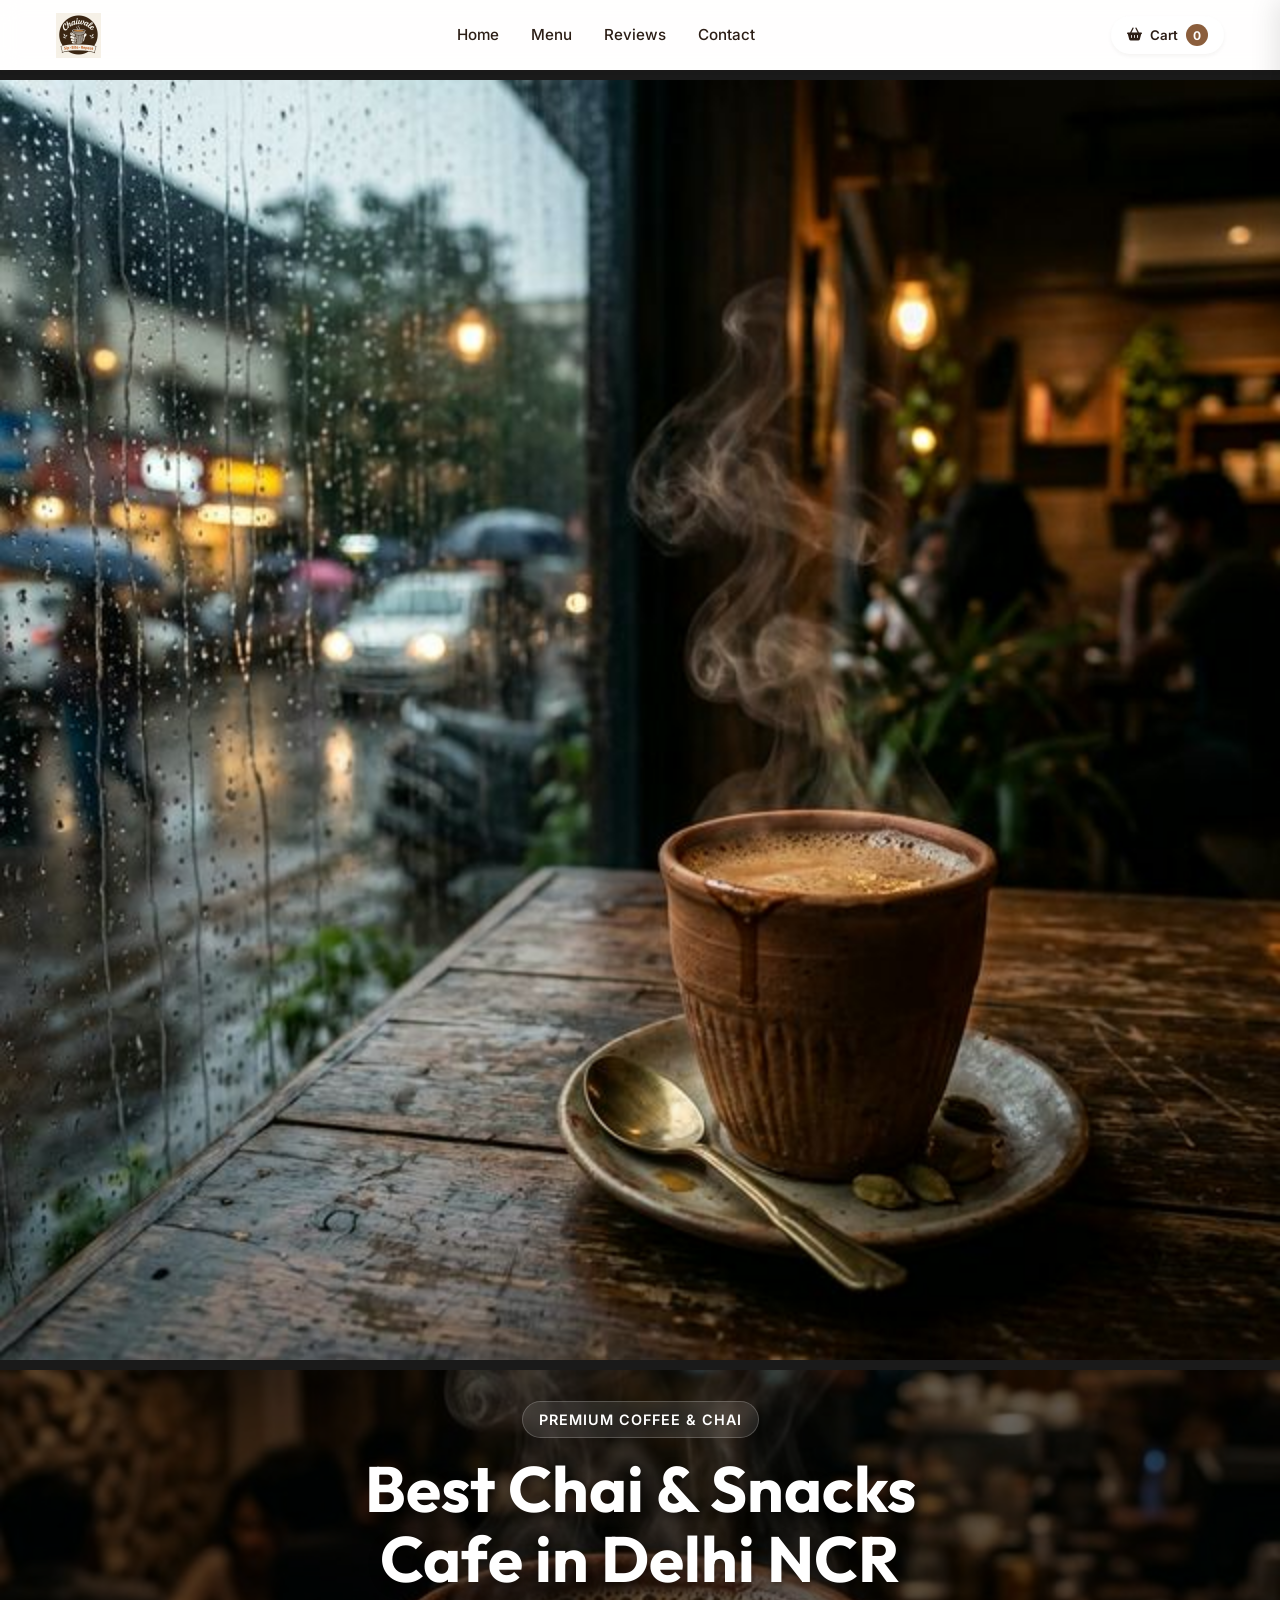
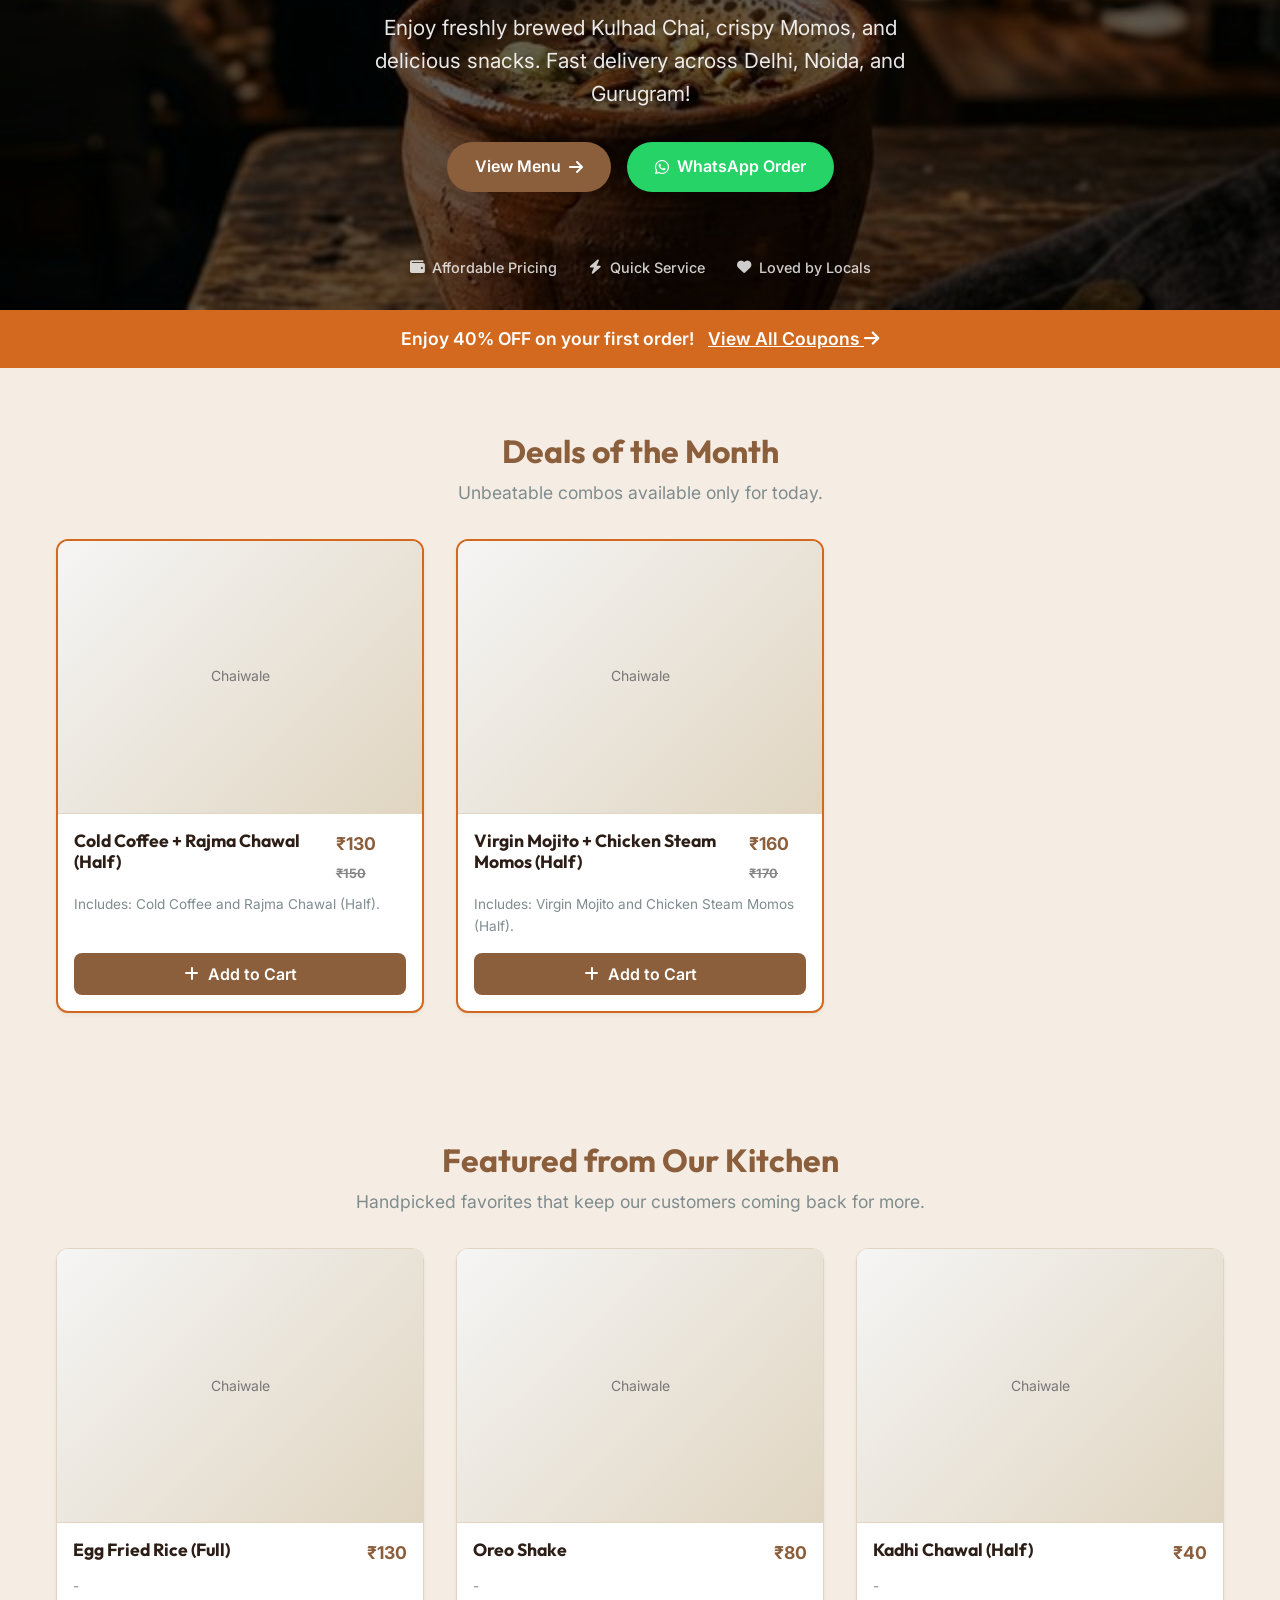
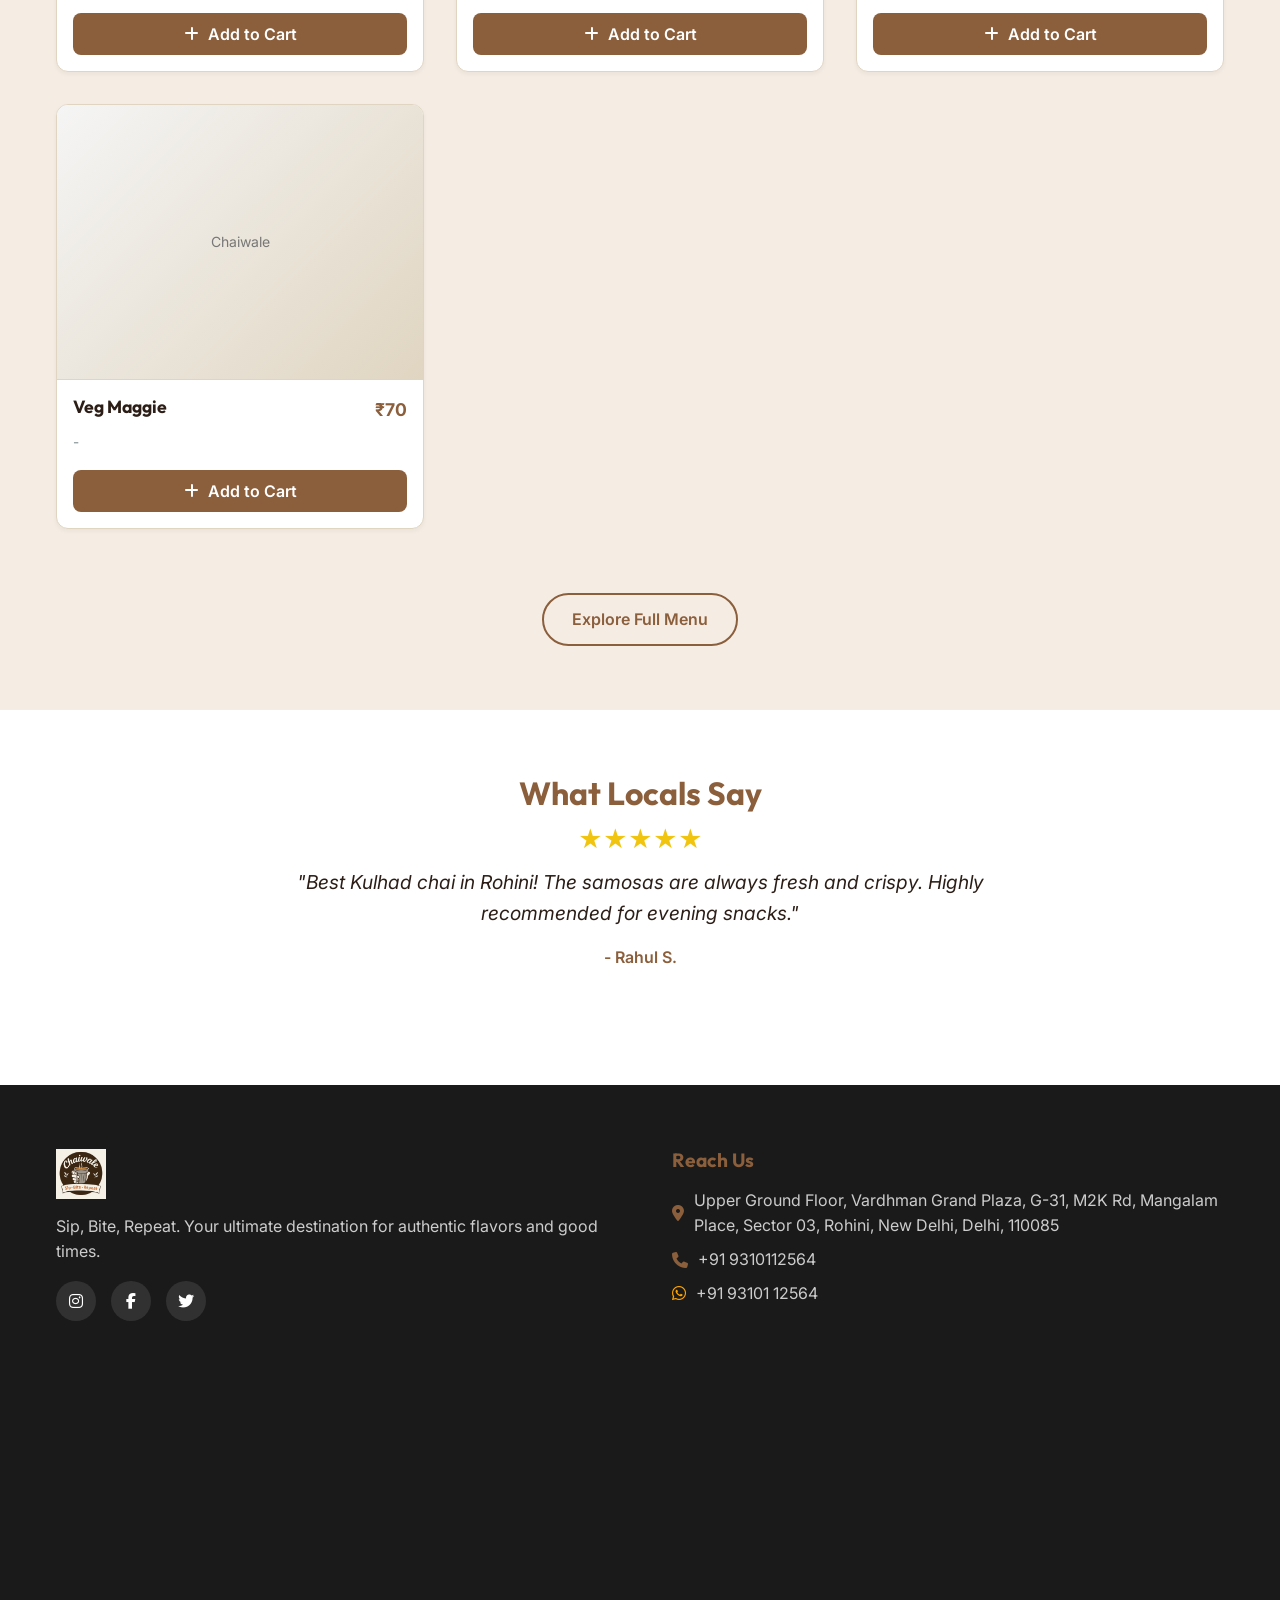
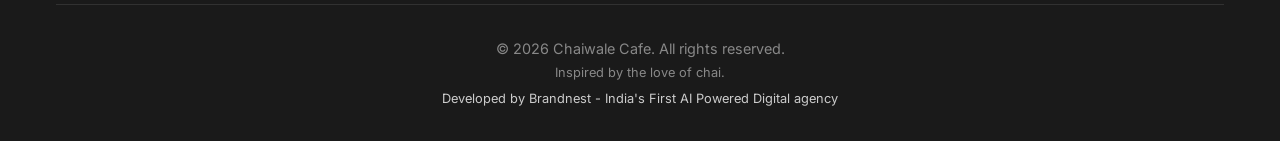
==== commit 205216b4: "Standardize branding, fix mobile responsiveness, implement clean URLs, and optimize SEO for Delhi NC" ====
--- a/index.html
+++ b/index.html
@@ -3,8 +3,23 @@
 <head>
   <meta charset="UTF-8">
   <meta name="viewport" content="width=device-width, initial-scale=1.0">
-  <title>Chaiwale - Sip, Bite, Repeat | Premium Chai Cafe in Rohini</title>
-  <meta name="description" content="Your everyday Chai & Meal spot. Fresh chai, quick bites, office lunch & custom orders at pocket-friendly prices.">
+  <title>Chaiwale | Best Chai, Momos & Snacks in Delhi, Noida & Gurugram</title>
+  <meta name="description" content="Chaiwale - Your ultimate destination for authentic Kulhad Chai, Momos, Burgers, Maggie, and North Indian Lunch. Fast delivery across Delhi NCR, Rohini, Noida, and Gurugram.">
+  <meta name="keywords" content="Chai Cafe Delhi, Best Tea Noida, Momos Gurugram, Snacks Delhi NCR, Breakfast Rohini, Lunch Delivery Noida, Maggie Point, Sandwich Cafe, Chinese Food Delhi, Thali Rohini, Chaiwale Cafe">
+  
+  <!-- Open Graph / Facebook -->
+  <meta property="og:type" content="website">
+  <meta property="og:url" content="https://chaiwale.vercel.app/">
+  <meta property="og:title" content="Chaiwale | Best Chai & Snacks in Delhi NCR">
+  <meta property="og:description" content="Sip, Bite, Repeat. Authentic flavors and quick bites delivered across Delhi, Noida, and Gurugram.">
+  <meta property="og:image" content="https://chaiwale.vercel.app/assets/chaiwale-logo.jpeg">
+
+  <!-- Twitter -->
+  <meta property="twitter:card" content="summary_large_image">
+  <meta property="twitter:url" content="https://chaiwale.vercel.app/">
+  <meta property="twitter:title" content="Chaiwale | Best Chai & Snacks in Delhi NCR">
+  <meta property="twitter:description" content="Sip, Bite, Repeat. Authentic flavors and quick bites delivered across Delhi, Noida, and Gurugram.">
+  <meta property="twitter:image" content="https://chaiwale.vercel.app/assets/chaiwale-logo.jpeg">
   
   <!-- Google Fonts -->
   <link rel="preconnect" href="https://fonts.googleapis.com">
@@ -12,7 +27,8 @@
   <link href="https://fonts.googleapis.com/css2?family=Inter:wght@400;500;600&family=Outfit:wght@400;600;700;800&display=swap" rel="stylesheet">
   
   <!-- Favicon -->
-  <link rel="icon" type="image/jpeg" href="./assets/chaiwale-logo.jpeg?v=2">
+  <link rel="icon" type="image/jpeg" href="assets/chaiwale-logo.jpeg?v=3">
+  <link rel="apple-touch-icon" href="assets/chaiwale-logo.jpeg">
   
   <!-- Icons -->
   <link rel="stylesheet" href="https://cdnjs.cloudflare.com/ajax/libs/font-awesome/6.4.0/css/all.min.css">
@@ -28,17 +44,17 @@
   <!-- Navbar -->
   <nav class="navbar">
     <div class="container">
-      <a href="index.html" class="nav-logo">
+      <a href="/" class="nav-logo">
         <img src="/assets/chaiwale-logo.jpeg" alt="Chaiwale Logo" class="logo-img" loading="lazy">
         <span style="display:none;">Chaiwale</span>
       </a>
       
       <div class="nav-links" id="navLinks">
         <div class="mobile-menu-close" onclick="toggleMobileMenu()"><i class="fa-solid fa-xmark"></i></div>
-        <a href="index.html" onclick="toggleMobileMenu()">Home</a>
-        <a href="pages/menu.html" onclick="toggleMobileMenu()">Menu</a>
-        <a href="index.html#reviews" onclick="toggleMobileMenu()">Reviews</a>
-        <a href="index.html#contact" onclick="toggleMobileMenu()">Contact</a>
+        <a href="/" onclick="toggleMobileMenu()">Home</a>
+        <a href="menu" onclick="toggleMobileMenu()">Menu</a>
+        <a href="/#reviews" onclick="toggleMobileMenu()">Reviews</a>
+        <a href="/#contact" onclick="toggleMobileMenu()">Contact</a>
       </div>
       
       <div class="header-right" style="display: flex; align-items: center; gap: 15px;">
@@ -67,11 +83,11 @@
   <section class="hero" style="background-image: url('assets/images/hero-bg.jpg');">
     <div class="container hero-content">
       <div class="hero-tagline">Premium Coffee & Chai</div>
-      <h1 class="hero-title">Your Everyday Sip &<br>Bite Spot in Rohini</h1>
-      <p class="hero-subtitle">Experience freshly brewed coffee, rich kulhad chai, and delicious snacks right at your doorstep.</p>
+      <h1 class="hero-title">Best Chai & Snacks<br>Cafe in Delhi NCR</h1>
+      <p class="hero-subtitle">Enjoy freshly brewed Kulhad Chai, crispy Momos, and delicious snacks. Fast delivery across Delhi, Noida, and Gurugram!</p>
       
       <div class="hero-ctas">
-        <a href="pages/menu.html" class="btn btn-primary">
+        <a href="menu" class="btn btn-primary">
           View Menu <i class="fa-solid fa-arrow-right"></i>
         </a>
         <a href="https://wa.me/919310112564" target="_blank" class="btn btn-whatsapp">
@@ -88,7 +104,7 @@
   </section>
 
   <!-- Offer Banner -->
-  <div class="offer-banner" onclick="window.location.href='pages/checkout.html'">
+  <div class="offer-banner" onclick="window.location.href='checkout'">
     Enjoy 40% OFF on your first order! <span style="text-decoration: underline; margin-left: 10px;">View All Coupons <i class="fa-solid fa-arrow-right"></i></span>
   </div>
 
@@ -121,7 +137,7 @@
       </div>
       
       <div class="text-center" style="margin-top: var(--space-lg);">
-        <a href="pages/menu.html" class="btn btn-outline">Explore Full Menu</a>
+        <a href="menu" class="btn btn-outline">Explore Full Menu</a>
       </div>
     </div>
   </section>
@@ -160,7 +176,7 @@
         
         <div class="footer-col">
           <div style="margin-bottom: 15px;">
-            <img src="/assets/chaiwale-logo.jpeg" alt="Chaiwale Logo" class="logo-img" style="height: 50px;" loading="lazy">
+            <img src="/assets/chaiwale-logo.jpeg" alt="Chaiwale Cafe Rohini - Best Tea & Snacks in Delhi" class="logo-img" style="height: 50px;" loading="lazy">
             <h3 class="footer-title" style="display:none; margin-bottom: 0;">Chaiwale</h3>
           </div>
           <p style="color: #ccc; margin-bottom: 15px;">Sip, Bite, Repeat. Your ultimate destination for authentic flavors and good times.</p>
@@ -197,14 +213,17 @@
       
       <div class="footer-bottom">
         &copy; 2026 Chaiwale Cafe. All rights reserved.<br>
-        <span style="font-size: 0.8rem;">Inspired by the love of chai.</span>
+        <span style="font-size: 0.8rem;">Inspired by the love of chai.</span><br>
+        <a href="https://brandnestagency.vercel.app" target="_blank" rel="noopener noreferrer" style="color: #ccc; text-decoration: none; font-size: 0.8rem; margin-top: 5px; display: inline-block;">
+          Developed by Brandnest - India's First AI Powered Digital agency
+        </a>
       </div>
     </div>
   </footer>
 
   <!-- Mobile Floating Actions -->
   <div class="floating-actions">
-    <a href="pages/menu.html" class="float-order"><i class="fa-solid fa-utensils"></i> Order Here</a>
+    <a href="menu" class="float-order"><i class="fa-solid fa-utensils"></i> Order Here</a>
     <a href="https://wa.me/919310112564" target="_blank" class="float-wa"><i class="fa-brands fa-whatsapp"></i> Chat Now</a>
   </div>
 
@@ -234,7 +253,7 @@
         <span id="cartTotal">₹0</span>
       </div>
       
-      <button class="btn btn-primary btn-block" id="proceedBtn" onclick="window.location.href='pages/checkout.html'" style="display: none;">
+      <button class="btn btn-primary btn-block" id="proceedBtn" onclick="window.location.href='checkout'" style="display: none;">
         Proceed to Order
       </button>
       
--- a/css/style.css
+++ b/css/style.css
@@ -814,6 +814,19 @@
     right: 0;
   }
 
+  .cart-toggle span:not(.cart-badge) {
+    display: none;
+  }
+
+  .announcement-carousel {
+    height: 200px;
+    overflow: hidden;
+  }
+
+  .carousel-track {
+    height: 100%;
+  }
+
   .nav-links a {
     width: 100%;
     padding: 15px 0;
@@ -848,6 +861,18 @@
   .cards {
     display: flex;
     flex-direction: column;
+  }
+
+  .footer-grid {
+    gap: var(--space-md);
+  }
+
+  .footer-text {
+    align-items: flex-start;
+  }
+
+  .footer-text i {
+    margin-top: 5px;
   }
 
   button {
